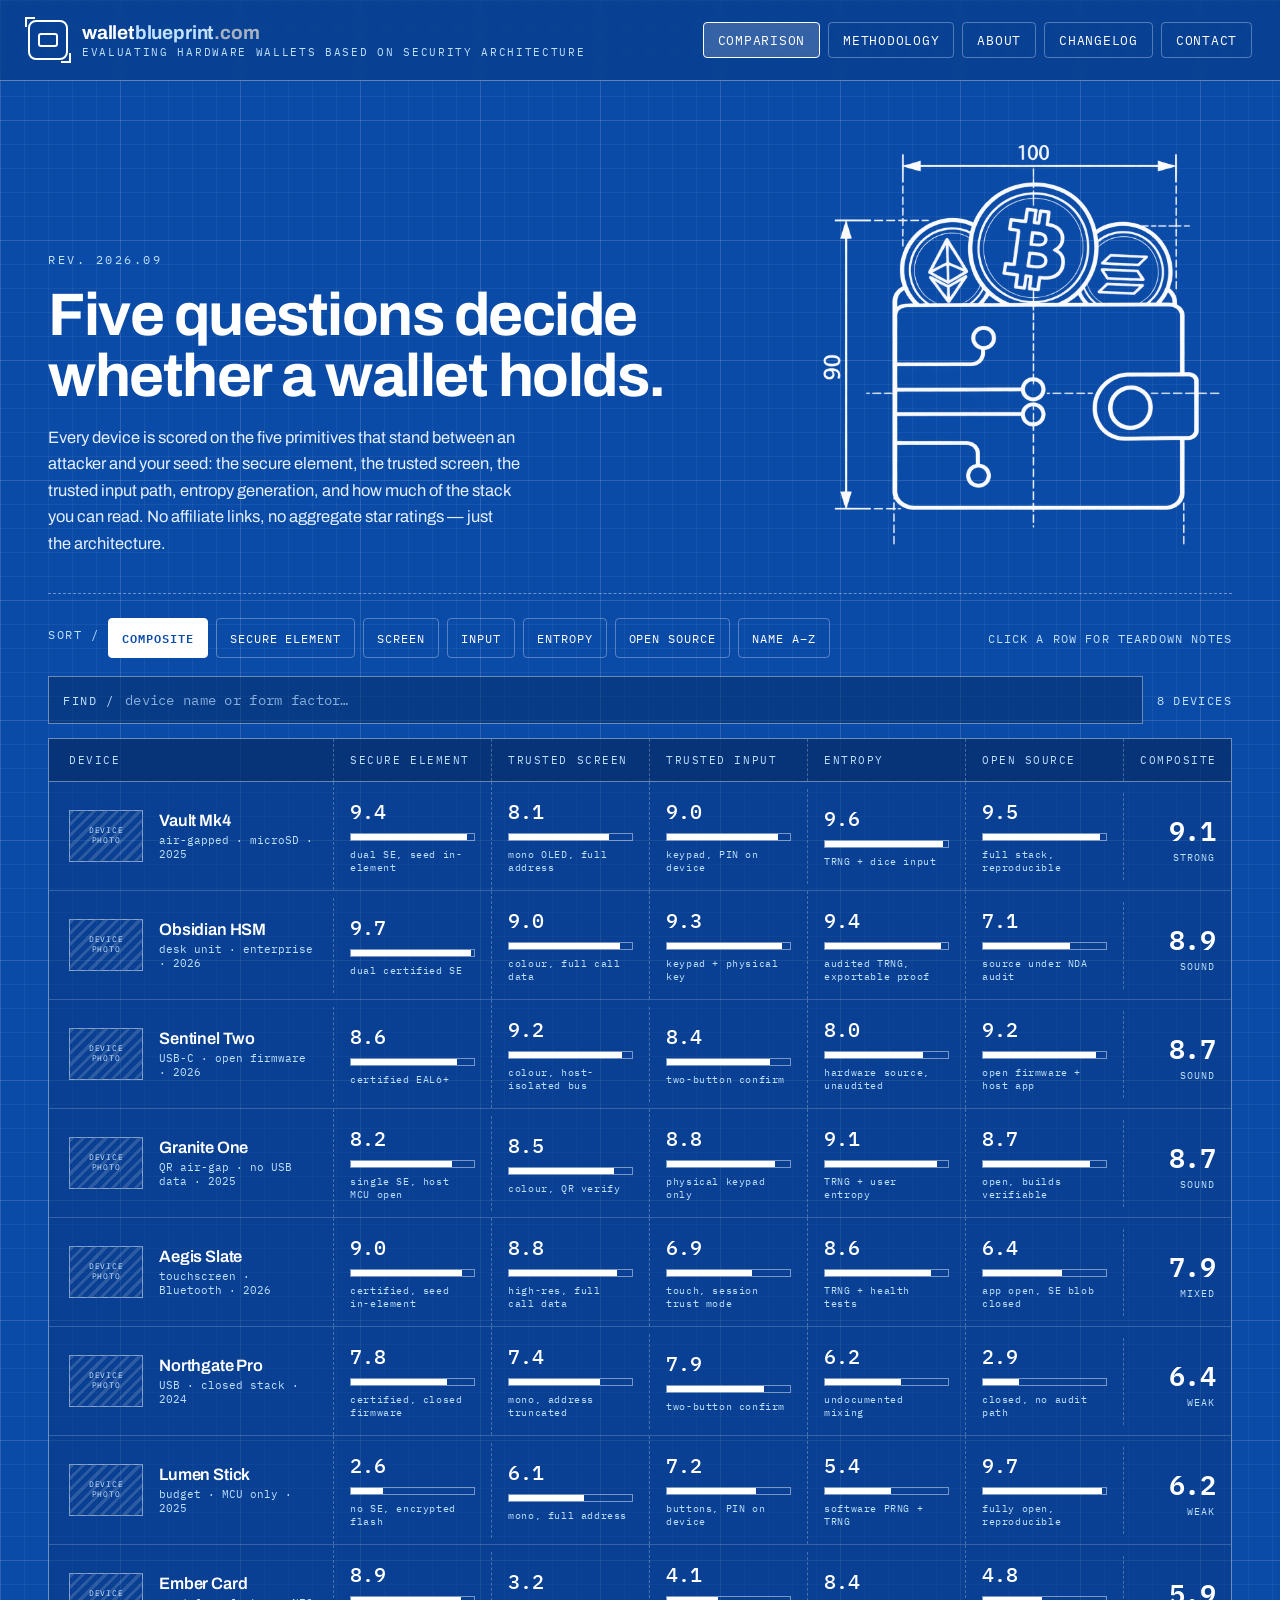
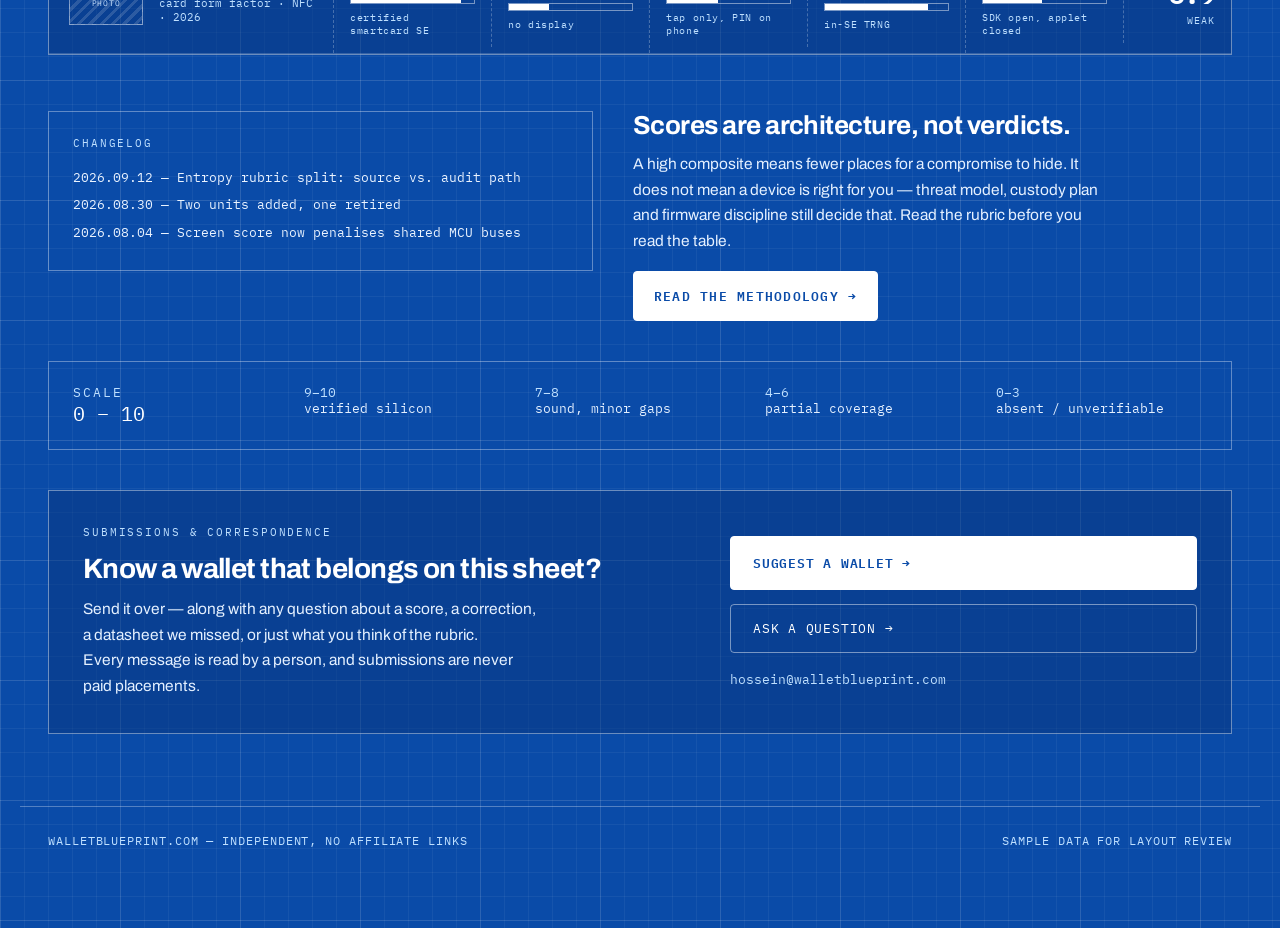
==== index.html @ 0fb37411 "remove redundant version information from about and methodology pages" ====
<!DOCTYPE html>
<html lang="en">
<head>
<meta charset="utf-8">
<meta name="viewport" content="width=device-width, initial-scale=1">
<title>walletblueprint.com — hardware wallets by security architecture</title>
<meta name="description" content="Hardware wallets scored on five security primitives: secure element, trusted screen, trusted input, entropy and open source. No affiliate links.">
<link rel="preconnect" href="https://fonts.googleapis.com">
<link rel="preconnect" href="https://fonts.gstatic.com" crossorigin>
<link href="https://fonts.googleapis.com/css2?family=Archivo:wght@500;600;700&family=IBM+Plex+Mono:wght@400;500;600&display=swap" rel="stylesheet">
<link rel="stylesheet" href="styles.css">
</head>
<body>

<header class="site-header">
  <a class="brand" href="index.html">
    <div class="brand-mark"><i></i></div>
    <div class="brand-text">
      <span class="brand-name">wallet<span class="b">blueprint</span><span class="tld">.com</span></span>
      <span class="brand-tag">Evaluating hardware wallets based on security architecture</span>
    </div>
  </a>
  <button class="nav-toggle" type="button" id="nav-toggle"
          aria-expanded="false" aria-controls="site-nav" aria-label="Menu">
    <span class="nav-toggle-bars" aria-hidden="true"><i></i><i></i><i></i></span>
  </button>
  <nav class="site-nav" id="site-nav">
    <a class="btn-nav is-active" href="index.html" aria-current="page">COMPARISON</a>
    <a class="btn-nav" href="methodology.html">METHODOLOGY</a>
    <a class="btn-nav" href="about.html">ABOUT</a>
    <a class="btn-ghost" href="#changelog">CHANGELOG</a>
    <a class="btn-ghost" href="mailto:hossein@walletblueprint.com?subject=walletblueprint.com">CONTACT</a>
  </nav>
</header>

<main class="wrap">

  <section class="hero">
    <div>
      <div class="eyebrow">REV. 2026.09</div>
      <h1>Five questions decide<br>whether a wallet holds.</h1>
      <p>Every device is scored on the five primitives that stand between an attacker and your seed: the secure element, the trusted screen, the trusted input path, entropy generation, and how much of the stack you can read. No affiliate links, no aggregate star ratings — just the architecture.</p>
    </div>
    <img src="images/hero.png" alt="Blueprint drawing of a wallet holding Bitcoin, Ethereum and Solana coins">
  </section>

  <section class="controls">
    <div class="sort-group">
      <span class="sort-label">SORT&nbsp;/</span>
      <button class="btn-sort is-active" type="button" data-sort="overall" aria-pressed="true">COMPOSITE</button>
      <button class="btn-sort" type="button" data-sort="secure" aria-pressed="false">SECURE ELEMENT</button>
      <button class="btn-sort" type="button" data-sort="screen" aria-pressed="false">SCREEN</button>
      <button class="btn-sort" type="button" data-sort="input" aria-pressed="false">INPUT</button>
      <button class="btn-sort" type="button" data-sort="entropy" aria-pressed="false">ENTROPY</button>
      <button class="btn-sort" type="button" data-sort="open" aria-pressed="false">OPEN SOURCE</button>
      <button class="btn-sort" type="button" data-sort="name" aria-pressed="false">NAME A–Z</button>
    </div>
    <div class="controls-hint">CLICK A ROW FOR TEARDOWN NOTES</div>
  </section>

  <section class="search-row">
    <div class="search-field">
      <span class="label">FIND /</span>
      <input id="search" type="text" placeholder="device name or form factor…" autocomplete="off" aria-label="Search devices by name or form factor">
      <button class="btn-clear" type="button" id="clear-search" hidden>CLEAR ✕</button>
    </div>
    <div class="result-count" id="result-count" aria-live="polite">8 DEVICES</div>
  </section>

  <section class="no-results" id="no-results" hidden>
    <div class="headline">NO MATCH ON THIS SHEET</div>
    <div class="sub">Not evaluated yet? <a class="inline-link" href="mailto:hossein@walletblueprint.com?subject=Wallet%20suggestion">Suggest it</a> and I'll take a look.</div>
  </section>

  <section class="sheet" id="sheet">
    <div class="sheet-inner">
      <div class="grid-row sheet-head">
        <div>DEVICE</div>
        <div>SECURE ELEMENT</div>
        <div>TRUSTED SCREEN</div>
        <div>TRUSTED INPUT</div>
        <div>ENTROPY</div>
        <div>OPEN SOURCE</div>
        <div>COMPOSITE</div>
      </div>
      <div id="rows"></div>
    </div>
  </section>

  <section id="changelog" class="changelog-section">
    <div class="card">
      <div class="kicker">CHANGELOG</div>
      <div class="changelog-list">
        <div>2026.09.12 — Entropy rubric split: source vs. audit path</div>
        <div>2026.08.30 — Two units added, one retired</div>
        <div>2026.08.04 — Screen score now penalises shared MCU buses</div>
      </div>
    </div>
    <div>
      <h2>Scores are architecture, not verdicts.</h2>
      <p>A high composite means fewer places for a compromise to hide. It does not mean a device is right for you — threat model, custody plan and firmware discipline still decide that. Read the rubric before you read the table.</p>
      <a class="btn-primary" href="methodology.html">READ THE METHODOLOGY →</a>
    </div>
  </section>

  <section class="scale-section">
    <div class="lead">SCALE<br><span>0 – 10</span></div>
    <div><span class="k">9–10</span><br>verified silicon</div>
    <div><span class="k">7–8</span><br>sound, minor gaps</div>
    <div><span class="k">4–6</span><br>partial coverage</div>
    <div><span class="k">0–3</span><br>absent / unverifiable</div>
  </section>

  <section id="contact" class="contact-section">
    <div>
      <div class="kicker">SUBMISSIONS &amp; CORRESPONDENCE</div>
      <h2>Know a wallet that belongs on this sheet?</h2>
      <p>Send it over — along with any question about a score, a correction, a datasheet we missed, or just what you think of the rubric. Every message is read by a person, and submissions are never paid placements.</p>
    </div>
    <div class="contact-actions">
      <a class="btn-primary" href="mailto:hossein@walletblueprint.com?subject=Wallet%20suggestion%20for%20walletblueprint.com">SUGGEST A WALLET →</a>
      <a class="btn-ghost" href="mailto:hossein@walletblueprint.com?subject=Question%20about%20a%20score">ASK A QUESTION →</a>
      <div class="contact-email">hossein@walletblueprint.com</div>
    </div>
  </section>

</main>

<footer class="site-footer">
  <span>WALLETBLUEPRINT.COM — INDEPENDENT, NO AFFILIATE LINKS</span>
  <span>SAMPLE DATA FOR LAYOUT REVIEW</span>
</footer>

<script src="nav.js"></script>
<script src="app.js"></script>
</body>
</html>
---- styles.css ----
/* walletblueprint.com — shared styles */

:root {
  --blue: #0a4ba8;
  --header-bg: rgba(8, 58, 130, 0.55);
  --panel: rgba(7, 52, 120, 0.45);
  --panel-dark: rgba(6, 44, 102, 0.5);
  --panel-darker: rgba(6, 44, 102, 0.6);
  --ice: #bfe0ff;
  --text: #ffffff;
  --body: #e4f0ff;
  --body-alt: #eaf3ff;
  --line-18: rgba(255, 255, 255, 0.18);
  --line-25: rgba(255, 255, 255, 0.25);
  --line-30: rgba(255, 255, 255, 0.3);
  --line-35: rgba(255, 255, 255, 0.35);
  --line-40: rgba(255, 255, 255, 0.4);
  --line-45: rgba(255, 255, 255, 0.45);
  --hover: rgba(255, 255, 255, 0.16);
  --header-pad-x: 28px;
  --header-pad-y: 20px;
  --mono: 'IBM Plex Mono', ui-monospace, SFMono-Regular, Menlo, monospace;
  --sans: Archivo, Helvetica, Arial, sans-serif;
}

* { box-sizing: border-box; }

[hidden] { display: none !important; }

html, body { margin: 0; padding: 0; background: var(--blue); }

body {
  min-height: 100vh;
  background-color: var(--blue);
  background-image:
    linear-gradient(rgba(255, 255, 255, 0.09) 1px, transparent 1px),
    linear-gradient(90deg, rgba(255, 255, 255, 0.09) 1px, transparent 1px),
    linear-gradient(rgba(255, 255, 255, 0.05) 1px, transparent 1px),
    linear-gradient(90deg, rgba(255, 255, 255, 0.05) 1px, transparent 1px);
  background-size: 120px 120px, 120px 120px, 24px 24px, 24px 24px;
  font-family: var(--sans);
  color: var(--text);
  padding-bottom: 80px;
}

a { color: var(--text); text-decoration: none; }
a:hover { color: var(--ice); }
::selection { background: var(--text); color: var(--blue); }

.mono { font-family: var(--mono); }
.inline-link { border-bottom: 1px solid rgba(255, 255, 255, 0.6); }

/* ---------- header ---------- */

.site-header {
  display: flex;
  flex-wrap: wrap;
  gap: 20px;
  align-items: center;
  justify-content: space-between;
  padding: var(--header-pad-y) var(--header-pad-x);
  border-bottom: 1px solid var(--line-35);
  background: var(--header-bg);
  position: sticky;
  top: 0;
  z-index: 10;
  backdrop-filter: blur(6px);
}

.brand { display: flex; align-items: center; gap: 14px; }
.brand:hover { color: var(--text); }

.brand-mark {
  width: 40px;
  height: 40px;
  flex: 0 0 auto;
  border: 2px solid var(--text);
  border-radius: 8px;
  display: grid;
  place-items: center;
  position: relative;
}
.brand-mark i {
  width: 20px;
  height: 14px;
  border: 2px solid var(--text);
  border-radius: 3px;
}
.brand-mark::before,
.brand-mark::after {
  content: '';
  position: absolute;
  width: 8px;
  height: 8px;
}
.brand-mark::before {
  top: -5px;
  left: -5px;
  border-top: 2px solid var(--text);
  border-left: 2px solid var(--text);
}
.brand-mark::after {
  bottom: -5px;
  right: -5px;
  border-bottom: 2px solid var(--text);
  border-right: 2px solid var(--text);
}

.brand-text { display: flex; flex-direction: column; gap: 2px; }
.brand-name {
  font-family: var(--sans);
  font-weight: 700;
  font-size: 19px;
  letter-spacing: -0.01em;
}
.brand-name .b { color: var(--ice); }
.brand-name .tld { color: #a7b3c2; }
.brand-tag {
  font-family: var(--mono);
  font-size: 10.5px;
  letter-spacing: 0.16em;
  text-transform: uppercase;
  color: var(--ice);
}

.site-nav {
  display: flex;
  flex-wrap: wrap;
  align-items: center;
  gap: 8px;
  font-family: var(--mono);
  font-size: 12.5px;
  letter-spacing: 0.06em;
}

/* ---------- hamburger ---------- */

.nav-toggle {
  display: none;
  align-items: center;
  justify-content: center;
  width: 42px;
  height: 42px;
  flex: 0 0 auto;
  padding: 0;
  background: transparent;
  border: 1px solid var(--line-30);
  border-radius: 4px;
  cursor: pointer;
}
.nav-toggle:hover { background: var(--hover); }
.nav-toggle:focus-visible { outline: 2px solid var(--text); outline-offset: 2px; }

.nav-toggle-bars {
  display: block;
  position: relative;
  width: 18px;
  height: 12px;
}
.nav-toggle-bars i {
  position: absolute;
  left: 0;
  right: 0;
  height: 1.5px;
  background: var(--text);
  transition: top 0.18s ease, transform 0.18s ease, opacity 0.12s ease;
}
.nav-toggle-bars i:nth-child(1) { top: 0; }
.nav-toggle-bars i:nth-child(2) { top: 5.25px; }
.nav-toggle-bars i:nth-child(3) { top: 10.5px; }

.nav-toggle.is-open .nav-toggle-bars i:nth-child(1) { top: 5.25px; transform: rotate(45deg); }
.nav-toggle.is-open .nav-toggle-bars i:nth-child(2) { opacity: 0; }
.nav-toggle.is-open .nav-toggle-bars i:nth-child(3) { top: 5.25px; transform: rotate(-45deg); }

/* ---------- buttons ---------- */

.btn-nav,
.btn-sort,
.btn-primary,
.btn-ghost,
.btn-clear {
  font-family: var(--mono);
  cursor: pointer;
  display: inline-block;
  text-decoration: none;
  transition: background 0.12s ease, color 0.12s ease, border-color 0.12s ease;
}

.btn-nav {
  padding: 9px 14px;
  border: 1px solid var(--line-30);
  border-radius: 4px;
  background: transparent;
  color: var(--text);
  font-size: 12.5px;
  letter-spacing: 0.06em;
}
.btn-nav:hover { background: var(--hover); color: var(--text); }
.btn-nav.is-active {
  border-color: var(--text);
  background: rgba(255, 255, 255, 0.18);
}

.btn-ghost {
  padding: 9px 14px;
  border: 1px solid var(--line-30);
  border-radius: 4px;
  background: transparent;
  color: var(--text);
  font-size: 12.5px;
  letter-spacing: 0.06em;
}
.btn-ghost:hover { background: var(--hover); color: var(--text); }

.btn-sort {
  padding: 9px 13px;
  border: 1px solid var(--line-30);
  border-radius: 4px;
  background: transparent;
  color: var(--text);
  font-size: 12px;
  letter-spacing: 0.08em;
}
.btn-sort:hover { background: var(--hover); }
.btn-sort.is-active {
  border-color: var(--text);
  background: var(--text);
  color: var(--blue);
  font-weight: 600;
}
.btn-sort.is-active:hover { background: var(--ice); color: var(--blue); }

.btn-primary {
  font-size: 12.5px;
  letter-spacing: 0.1em;
  padding: 13px 20px;
  background: var(--text);
  color: var(--blue);
  border: 1px solid var(--text);
  border-radius: 4px;
  font-weight: 600;
}
.btn-primary:hover { background: var(--ice); border-color: var(--ice); color: var(--blue); }

.btn-clear {
  flex: 0 0 auto;
  background: transparent;
  border: 1px solid var(--line-35);
  border-radius: 3px;
  color: var(--ice);
  font-size: 11px;
  letter-spacing: 0.1em;
  padding: 6px 9px;
}
.btn-clear:hover { background: var(--hover); color: var(--text); }

:is(.btn-nav, .btn-sort, .btn-primary, .btn-ghost, .btn-clear):focus-visible {
  outline: 2px solid var(--text);
  outline-offset: 2px;
}

/* ---------- layout ---------- */

.wrap { max-width: 1240px; margin: 0 auto; padding: 0 28px; }
.wrap-narrow { max-width: 820px; margin: 0 auto; padding: 0 28px; }

.eyebrow {
  font-family: var(--mono);
  font-size: 11.5px;
  letter-spacing: 0.22em;
  color: var(--ice);
  margin-bottom: 18px;
}

/* ---------- hero (comparison) ---------- */

.hero {
  padding: 56px 0 36px;
  border-bottom: 1px dashed var(--line-40);
  display: grid;
  grid-template-columns: minmax(0, 1.6fr) minmax(0, 1fr);
  gap: 40px;
  align-items: end;
}
.hero h1 {
  font-size: clamp(34px, 5.4vw, 60px);
  line-height: 1.02;
  margin: 0 0 18px;
  font-weight: 700;
  letter-spacing: -0.025em;
  text-wrap: balance;
}
.hero p {
  margin: 0;
  max-width: 56ch;
  font-size: 16.5px;
  line-height: 1.6;
  color: var(--body);
  text-wrap: pretty;
}
.hero img {
  display: block;
  width: 100%;
  max-width: 420px;
  height: auto;
  margin-left: auto;
}

/* ---------- controls ---------- */

.controls {
  display: flex;
  flex-wrap: wrap;
  gap: 16px;
  align-items: center;
  justify-content: space-between;
  padding: 24px 0 18px;
}
.sort-group {
  display: flex;
  flex-wrap: wrap;
  gap: 8px;
  font-family: var(--mono);
  font-size: 12px;
}
.sort-label { padding: 9px 0; color: var(--ice); letter-spacing: 0.14em; }
.controls-hint {
  font-family: var(--mono);
  font-size: 11.5px;
  color: var(--ice);
  letter-spacing: 0.1em;
}

.search-row {
  display: flex;
  flex-wrap: wrap;
  gap: 14px;
  align-items: center;
  margin-bottom: 14px;
}
.search-field {
  position: relative;
  flex: 1 1 320px;
  min-width: 0;
  display: flex;
  align-items: center;
  border: 1px solid var(--line-40);
  background: var(--panel-dark);
  padding: 0 14px;
}
.search-field:focus-within { border-color: var(--text); }
.search-field .label {
  font-family: var(--mono);
  font-size: 12px;
  letter-spacing: 0.14em;
  color: var(--ice);
  flex: 0 0 auto;
}
.search-field input {
  flex: 1 1 auto;
  min-width: 0;
  background: transparent;
  border: none;
  outline: none;
  color: var(--text);
  font-family: var(--mono);
  font-size: 14px;
  padding: 14px 10px;
  letter-spacing: 0.02em;
}
.search-field input::placeholder { color: rgba(191, 224, 255, 0.7); }
.result-count {
  font-family: var(--mono);
  font-size: 11.5px;
  color: var(--ice);
  letter-spacing: 0.12em;
  flex: 0 0 auto;
}

.no-results {
  border: 1px dashed var(--line-40);
  padding: 40px 24px;
  text-align: center;
  font-family: var(--mono);
  color: var(--ice);
  margin-bottom: 14px;
}
.no-results .headline {
  font-size: 13px;
  letter-spacing: 0.14em;
  margin-bottom: 10px;
}
.no-results .sub {
  font-size: 14px;
  color: var(--body-alt);
  font-family: var(--sans);
  letter-spacing: 0;
}

/* ---------- table ---------- */

.sheet {
  overflow-x: auto;
  border: 1px solid var(--line-40);
  background: var(--panel);
}
.sheet-inner { min-width: 1160px; }

.grid-row {
  display: grid;
  grid-template-columns: minmax(0, 1.8fr) repeat(5, minmax(0, 1fr)) 108px;
}

.sheet-head {
  font-family: var(--mono);
  font-size: 11px;
  letter-spacing: 0.14em;
  color: var(--ice);
  border-bottom: 1px solid var(--line-40);
  background: var(--panel-darker);
}
.sheet-head > div { padding: 14px 16px; border-left: 1px dashed var(--line-25); }
.sheet-head > div:first-child { padding: 14px 20px; border-left: none; }
.sheet-head > div:last-child { text-align: right; }

.row { border-bottom: 1px solid var(--line-18); }
.row-main {
  align-items: center;
  cursor: pointer;
  width: 100%;
  text-align: left;
  background: transparent;
  border: none;
  color: inherit;
  font: inherit;
  padding: 0;
}
.row-main:hover { background: rgba(255, 255, 255, 0.07); }
.row-main:focus-visible { outline: 2px solid var(--text); outline-offset: -2px; }

.cell-device {
  padding: 16px 20px;
  display: flex;
  gap: 16px;
  align-items: center;
  min-width: 0;
}
.device-photo {
  width: 74px;
  height: 52px;
  flex: 0 0 auto;
  border: 1px solid var(--line-45);
  background-image: repeating-linear-gradient(135deg, rgba(255, 255, 255, 0.14) 0 3px, transparent 3px 8px);
  display: grid;
  place-items: center;
  font-family: var(--mono);
  font-size: 7.5px;
  letter-spacing: 0.1em;
  color: #cfe6ff;
  text-align: center;
  line-height: 1.3;
}
.device-name {
  font-weight: 600;
  font-size: 16.5px;
  letter-spacing: -0.01em;
}
.device-meta {
  font-family: var(--mono);
  font-size: 11px;
  color: var(--ice);
  margin-top: 4px;
}

.cell-score { padding: 16px; border-left: 1px dashed var(--line-25); }
.cell-score .value {
  font-family: var(--mono);
  font-size: 20px;
  font-weight: 500;
  margin-bottom: 8px;
}
.bar { height: 8px; border: 1px solid var(--line-45); }
.bar > span { display: block; height: 100%; background: var(--text); }
.cell-score .note {
  font-family: var(--mono);
  font-size: 10px;
  color: var(--ice);
  margin-top: 7px;
  letter-spacing: 0.06em;
}

.cell-total {
  padding: 16px;
  border-left: 1px dashed var(--line-25);
  text-align: right;
}
.cell-total .value {
  font-family: var(--mono);
  font-size: 27px;
  font-weight: 600;
  letter-spacing: -0.02em;
}
.cell-total .tier {
  font-family: var(--mono);
  font-size: 10px;
  color: var(--ice);
  letter-spacing: 0.1em;
}

.teardown {
  padding: 4px 20px 26px;
  display: grid;
  grid-template-columns: minmax(0, 1fr) minmax(0, 1fr);
  gap: 28px;
  border-top: 1px dashed var(--line-30);
  background: var(--panel-dark);
}
.teardown > div { padding-top: 20px; }
.teardown .kicker {
  font-family: var(--mono);
  font-size: 10.5px;
  letter-spacing: 0.18em;
  color: var(--ice);
  margin-bottom: 10px;
}
.teardown p {
  margin: 0;
  font-size: 14.5px;
  line-height: 1.65;
  color: var(--body-alt);
  text-wrap: pretty;
}

/* ---------- lower sections ---------- */

.changelog-section {
  margin-top: 56px;
  display: grid;
  grid-template-columns: minmax(0, 1fr) minmax(0, 1.1fr);
  gap: 40px;
  align-items: start;
}
.card { border: 1px solid var(--line-35); padding: 24px; }
.card .kicker {
  font-family: var(--mono);
  font-size: 10.5px;
  letter-spacing: 0.18em;
  color: var(--ice);
  margin-bottom: 14px;
}
.changelog-list {
  font-family: var(--mono);
  font-size: 13px;
  line-height: 2.1;
  color: var(--body-alt);
}
.changelog-section h2 {
  margin: 0 0 12px;
  font-size: 26px;
  font-weight: 700;
  letter-spacing: -0.02em;
}
.changelog-section p {
  margin: 0 0 18px;
  font-size: 15.5px;
  line-height: 1.65;
  color: var(--body);
  max-width: 52ch;
  text-wrap: pretty;
}

.scale-section {
  margin-top: 40px;
  border: 1px solid var(--line-35);
  padding: 22px 24px;
  display: grid;
  grid-template-columns: repeat(auto-fit, minmax(170px, 1fr));
  gap: 20px;
  font-family: var(--mono);
  font-size: 12.5px;
  color: var(--body);
}
.scale-section .lead { letter-spacing: 0.16em; color: var(--ice); }
.scale-section .lead span { color: var(--text); font-size: 20px; letter-spacing: 0; }
.scale-section .k { color: var(--ice); }

.contact-section {
  margin-top: 40px;
  border: 1px solid var(--line-40);
  background: var(--panel);
  padding: 34px;
  display: grid;
  grid-template-columns: minmax(0, 1.3fr) minmax(0, 1fr);
  gap: 40px;
  align-items: center;
}
.contact-section .kicker {
  font-family: var(--mono);
  font-size: 10.5px;
  letter-spacing: 0.18em;
  color: var(--ice);
  margin-bottom: 14px;
}
.contact-section h2 {
  margin: 0 0 12px;
  font-size: 28px;
  font-weight: 700;
  letter-spacing: -0.02em;
  text-wrap: balance;
}
.contact-section p {
  margin: 0;
  font-size: 15.5px;
  line-height: 1.65;
  color: var(--body);
  max-width: 54ch;
  text-wrap: pretty;
}
.contact-actions {
  display: flex;
  flex-direction: column;
  gap: 14px;
  align-items: flex-start;
}
.contact-actions .btn-primary,
.contact-actions .btn-ghost {
  width: 100%;
  font-size: 13px;
  letter-spacing: 0.06em;
  padding: 15px 22px;
  text-align: left;
}
.contact-actions .btn-ghost { border-color: var(--line-45); }
.contact-email {
  font-family: var(--mono);
  font-size: 12.5px;
  color: var(--ice);
  padding-top: 4px;
}

/* ---------- document pages ---------- */

.doc-head {
  padding: 56px 0 30px;
  border-bottom: 1px dashed var(--line-40);
}
.doc-head h1 {
  font-size: clamp(32px, 4.6vw, 50px);
  line-height: 1.05;
  margin: 0 0 18px;
  font-weight: 700;
  letter-spacing: -0.025em;
  text-wrap: balance;
}
.doc-head p {
  margin: 0;
  font-size: 17px;
  line-height: 1.6;
  color: var(--body);
  max-width: 60ch;
  text-wrap: pretty;
}

.doc {
  padding: 40px 0 0;
  font-size: 16.5px;
  line-height: 1.72;
  color: var(--body-alt);
}
.doc p { margin: 0 0 16px; text-wrap: pretty; }
.doc > p:first-child { margin-bottom: 28px; }
.doc h2 {
  font-size: 13px;
  font-family: var(--mono);
  letter-spacing: 0.18em;
  color: var(--ice);
  margin: 44px 0 14px;
  padding-top: 18px;
  border-top: 1px solid var(--line-30);
  font-weight: 500;
}
.doc h3 {
  font-size: 24px;
  font-weight: 700;
  margin: 0 0 12px;
  letter-spacing: -0.02em;
}
.pull {
  border-left: 2px solid var(--text);
  padding: 4px 0 4px 18px;
  margin: 0 0 16px;
  font-family: var(--mono);
  font-size: 13.5px;
  line-height: 1.8;
}

.rubric {
  display: grid;
  gap: 1px;
  background: var(--line-30);
  border: 1px solid var(--line-30);
  font-family: var(--mono);
  font-size: 13.5px;
}
.rubric-row { display: grid; grid-template-columns: 96px minmax(0, 1fr); gap: 1px; }
.rubric-row > div { background: var(--blue); padding: 12px 14px; }
.rubric-row > div:first-child { color: var(--ice); }

.doc-note {
  margin: 22px 0 0;
  font-family: var(--mono);
  font-size: 12.5px;
  line-height: 1.9;
  color: var(--ice);
}

.doc-footer {
  margin: 48px 0 0;
  padding: 26px;
  border: 1px solid var(--line-35);
}
.doc-footer p {
  margin: 0 0 18px;
  font-size: 15.5px;
  line-height: 1.65;
  text-wrap: pretty;
}

.pillars {
  display: grid;
  grid-template-columns: repeat(auto-fit, minmax(210px, 1fr));
  gap: 18px;
  margin: 0 0 8px;
}
.pillar { border: 1px solid var(--line-35); padding: 18px; }
.pillar .kicker {
  font-family: var(--mono);
  font-size: 11px;
  letter-spacing: 0.14em;
  color: var(--ice);
  margin-bottom: 8px;
}
.pillar .body { font-size: 14.5px; line-height: 1.55; }

.author-links { display: flex; flex-wrap: wrap; gap: 12px; }
.author-links .btn-primary,
.author-links .btn-ghost {
  font-size: 12.5px;
  letter-spacing: 0.06em;
  padding: 13px 18px;
}
.author-links .btn-ghost { border-color: var(--line-45); }

/* ---------- footer ---------- */

.site-footer {
  max-width: 1240px;
  margin: 72px auto 0;
  padding: 26px 28px 0;
  border-top: 1px solid var(--line-30);
  display: flex;
  flex-wrap: wrap;
  gap: 16px;
  justify-content: space-between;
  font-family: var(--mono);
  font-size: 11.5px;
  letter-spacing: 0.08em;
  color: var(--ice);
}

/* ---------- responsive ---------- */

@media (max-width: 860px) {
  .nav-toggle { display: inline-flex; }

  /* Brand yields space so the toggle stays on the first row. */
  .site-header { gap: 14px; }
  .brand { flex: 1 1 0; min-width: 0; }
  .brand-text { min-width: 0; }

  .site-nav {
    display: none;
    order: 3;
    /* Span the header's full width, padding included, so the panel bleeds edge to edge. */
    flex-basis: calc(100% + var(--header-pad-x) * 2);
    flex-direction: column;
    align-items: stretch;
    gap: 0;
    margin: 0 calc(-1 * var(--header-pad-x)) calc(-1 * var(--header-pad-y));
    border-top: 1px dashed var(--line-35);
  }
  .site-nav.is-open { display: flex; }

  .site-nav > a {
    border: none;
    border-bottom: 1px dashed var(--line-25);
    border-radius: 0;
    padding: 15px var(--header-pad-x);
    text-align: left;
  }
  .site-nav > a:last-child { border-bottom: none; }
  .site-nav > a:hover { background: var(--hover); }

  /* Current page: an accent rule rather than a boxed outline. */
  .site-nav > a.is-active {
    background: rgba(255, 255, 255, 0.1);
    box-shadow: inset 3px 0 0 var(--text);
  }
}

@media (max-width: 900px) {
  .hero,
  .changelog-section,
  .contact-section,
  .teardown {
    grid-template-columns: minmax(0, 1fr);
  }
  .hero { align-items: start; gap: 28px; }
  .hero img { margin-left: 0; }
  .teardown { gap: 4px; }
  .contact-section { padding: 26px; }
}

@media (max-width: 640px) {
  :root { --header-pad-x: 18px; --header-pad-y: 16px; }
  .wrap, .wrap-narrow { padding: 0 18px; }
  .site-footer { padding: 26px 18px 0; }
  .brand-tag { font-size: 9.5px; letter-spacing: 0.12em; }
}

@media (prefers-reduced-motion: reduce) {
  * { transition: none !important; }
}
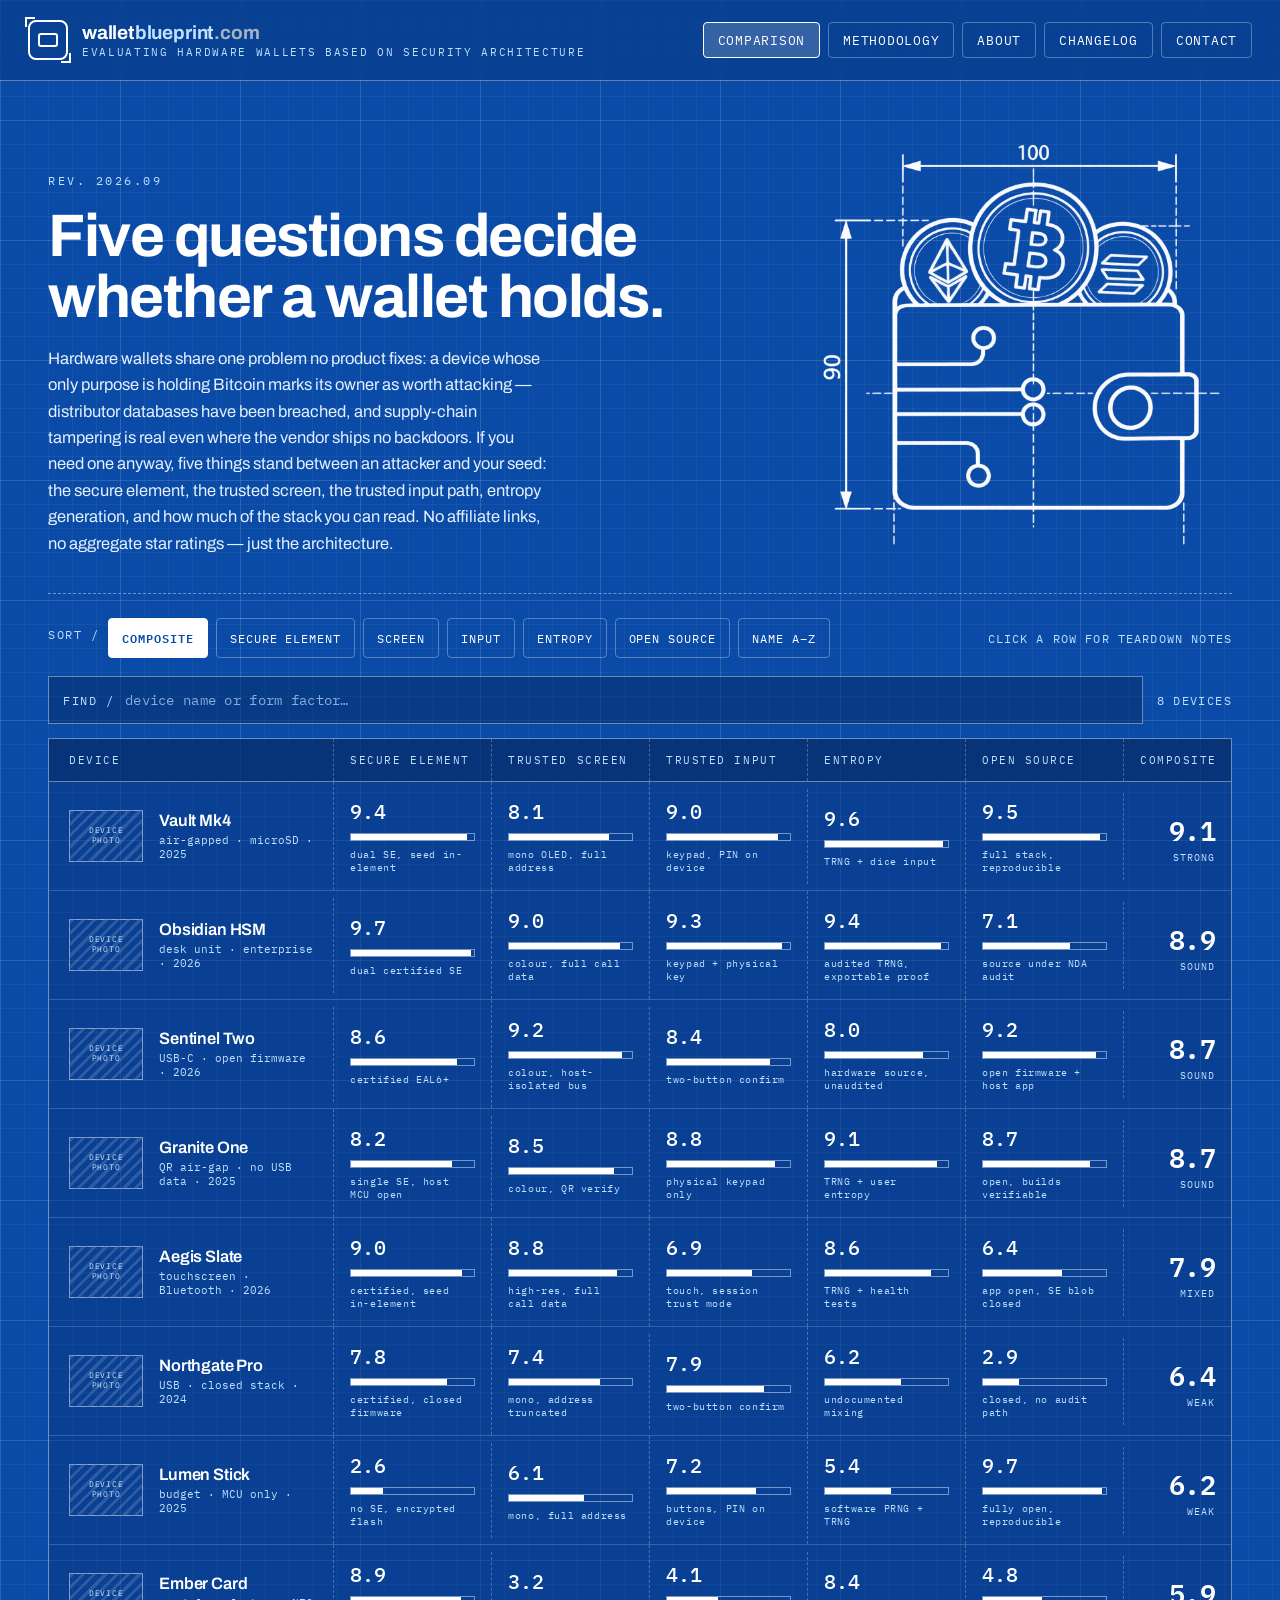
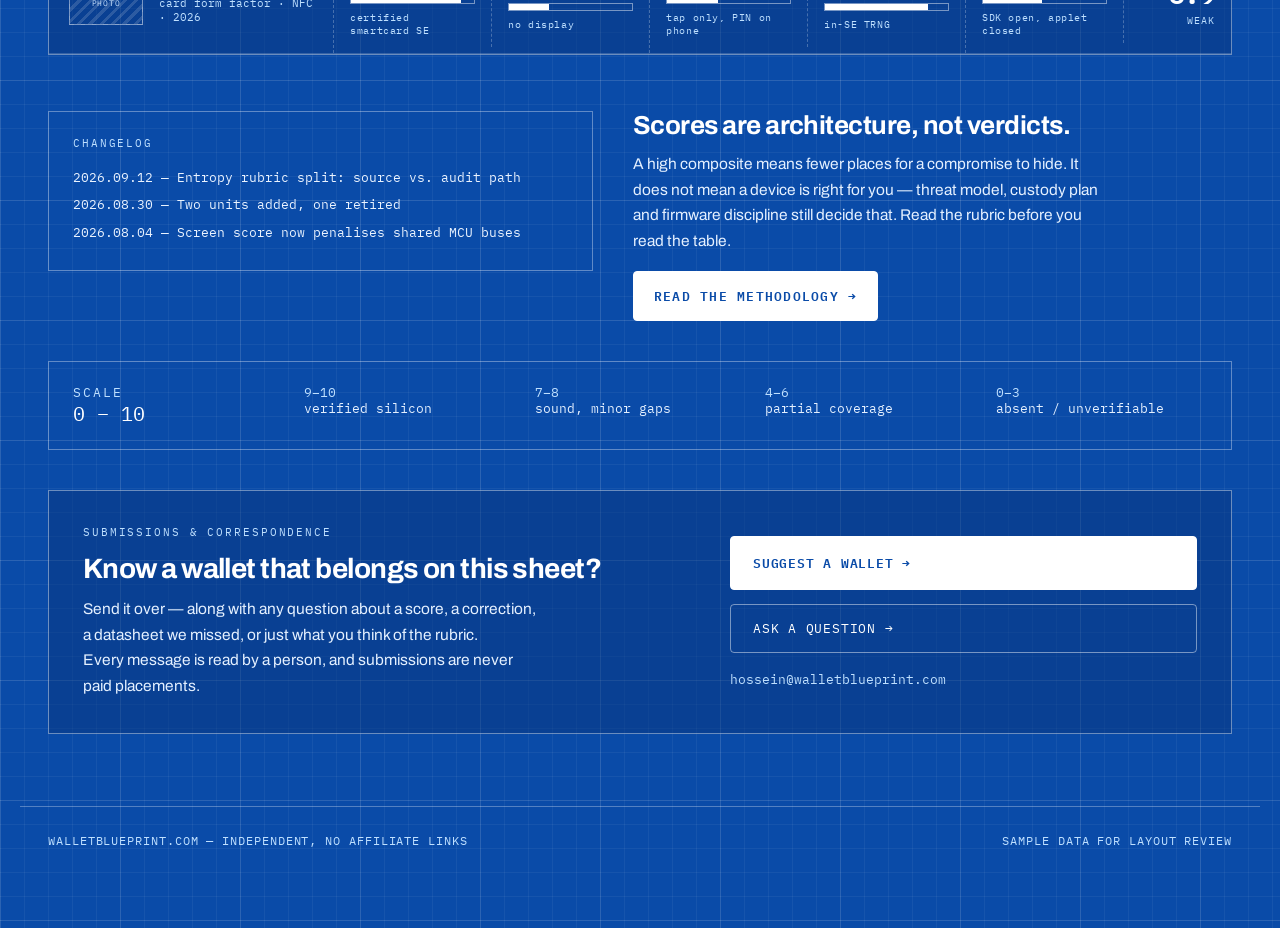
==== commit d3b12a5d: "enhance comparison table with labels and responsive design adjustments" ====
--- a/index.html
+++ b/index.html
@@ -39,7 +39,7 @@
     <div>
       <div class="eyebrow">REV. 2026.09</div>
       <h1>Five questions decide<br>whether a wallet holds.</h1>
-      <p>Every device is scored on the five primitives that stand between an attacker and your seed: the secure element, the trusted screen, the trusted input path, entropy generation, and how much of the stack you can read. No affiliate links, no aggregate star ratings — just the architecture.</p>
+      <p>Hardware wallets share one problem no product fixes: a device whose only purpose is holding Bitcoin marks its owner as worth attacking — distributor databases have been breached, and supply-chain tampering is real even where the vendor ships no backdoors. If you need one anyway, five things stand between an attacker and your seed: the secure element, the trusted screen, the trusted input path, entropy generation, and how much of the stack you can read. No affiliate links, no aggregate star ratings — just the architecture.</p>
     </div>
     <img src="images/hero.png" alt="Blueprint drawing of a wallet holding Bitcoin, Ethereum and Solana coins">
   </section>
--- a/styles.css
+++ b/styles.css
@@ -473,6 +473,8 @@
   margin-top: 4px;
 }
 
+.cell-label { display: none; }
+
 .cell-score { padding: 16px; border-left: 1px dashed var(--line-25); }
 .cell-score .value {
   font-family: var(--mono);
@@ -751,6 +753,140 @@
   padding: 13px 18px;
 }
 .author-links .btn-ghost { border-color: var(--line-45); }
+
+/* ---------- diagrams ---------- */
+
+.diagram { margin: 30px 0 34px; }
+
+.diagram-frame {
+  /* Scroll container only — the diagram sits directly on the page. */
+  overflow-x: auto;
+  font-size: 0;
+}
+.diagram img {
+  display: block;
+  width: 100%;
+  min-width: 600px;
+  height: auto;
+}
+
+
+.diagram figcaption {
+  font-family: var(--mono);
+  font-size: 11.5px;
+  line-height: 1.75;
+  letter-spacing: 0.05em;
+  color: var(--ice);
+  margin-top: 12px;
+  text-wrap: pretty;
+}
+
+/* ---------- comparison table as cards ---------- */
+
+@media (max-width: 900px) {
+  /* The sheet frame dissolves; each device becomes its own card. */
+  .sheet {
+    overflow-x: visible;
+    border: none;
+    background: transparent;
+  }
+  .sheet-inner { min-width: 0; }
+  .sheet-head { display: none; }
+
+  #rows { display: flex; flex-direction: column; gap: 14px; }
+
+  .row {
+    border: 1px solid var(--line-40);
+    background: var(--panel);
+    border-bottom: 1px solid var(--line-40);
+  }
+
+  /* Device and composite share the top line; scores stack beneath. */
+  .row-main {
+    display: grid;
+    grid-template-columns: minmax(0, 1fr) auto auto;
+    align-items: start;
+  }
+  /* Collapsed cards show the device and composite only. */
+  .row-main::after {
+    content: '+';
+    grid-column: 3;
+    grid-row: 1;
+    align-self: center;
+    font-family: var(--mono);
+    font-size: 19px;
+    line-height: 1;
+    color: var(--ice);
+    padding: 15px 16px 15px 4px;
+  }
+  .row.is-open .row-main::after { content: '−'; }
+
+  .row:not(.is-open) .cell-score { display: none; }
+  .cell-device {
+    grid-column: 1;
+    grid-row: 1;
+    padding: 15px 16px;
+  }
+  .cell-total {
+    grid-column: 2;
+    grid-row: 1;
+    padding: 15px 2px 15px 16px;
+    border-left: none;
+  }
+  .cell-score {
+    grid-column: 1 / -1;
+    border-left: none;
+    border-top: 1px dashed var(--line-25);
+    padding: 12px 16px;
+
+    display: grid;
+    grid-template-columns: minmax(0, 1fr) auto;
+    column-gap: 14px;
+    align-items: baseline;
+  }
+
+  .cell-label {
+    display: block;
+    grid-column: 1;
+    grid-row: 1;
+    font-family: var(--mono);
+    font-size: 10.5px;
+    letter-spacing: 0.14em;
+    color: var(--ice);
+  }
+  .cell-score .value {
+    grid-column: 2;
+    grid-row: 1;
+    font-size: 17px;
+    margin-bottom: 0;
+  }
+  .cell-score .bar {
+    grid-column: 1 / -1;
+    grid-row: 2;
+    margin-top: 9px;
+  }
+  .cell-score .note {
+    grid-column: 1 / -1;
+    grid-row: 3;
+    margin-top: 6px;
+  }
+
+  /* The tier word already qualifies the number; the label would cost
+     width the device name needs. */
+  .cell-total .cell-label { display: none; }
+  .cell-total .value { font-size: 24px; line-height: 1.1; }
+
+  .cell-device { gap: 13px; }
+  .device-photo { width: 58px; height: 42px; }
+  .device-name { font-size: 15.5px; }
+  .device-meta { font-size: 10.5px; margin-top: 3px; }
+
+  .teardown {
+    padding: 0 16px 18px;
+    border-top: 1px dashed var(--line-30);
+  }
+  .teardown > div { padding-top: 16px; }
+}
 
 /* ---------- footer ---------- */
 
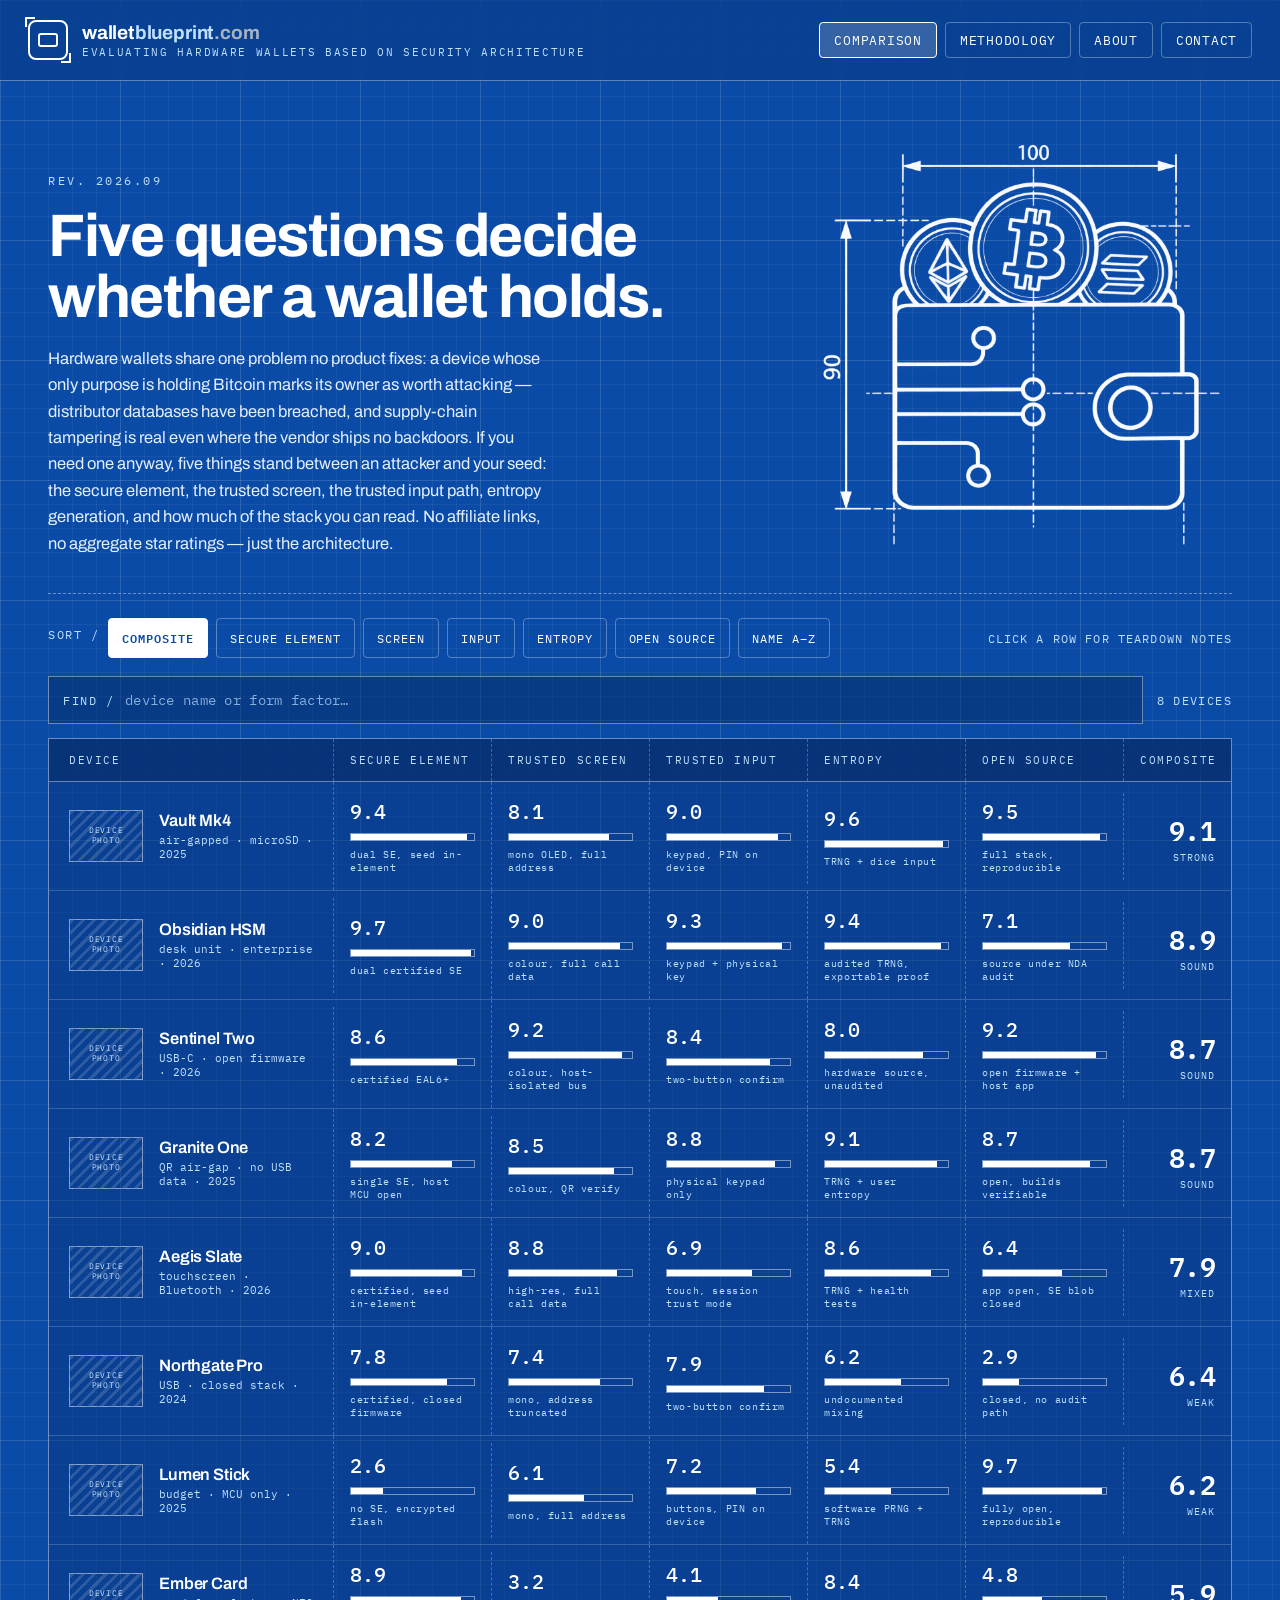
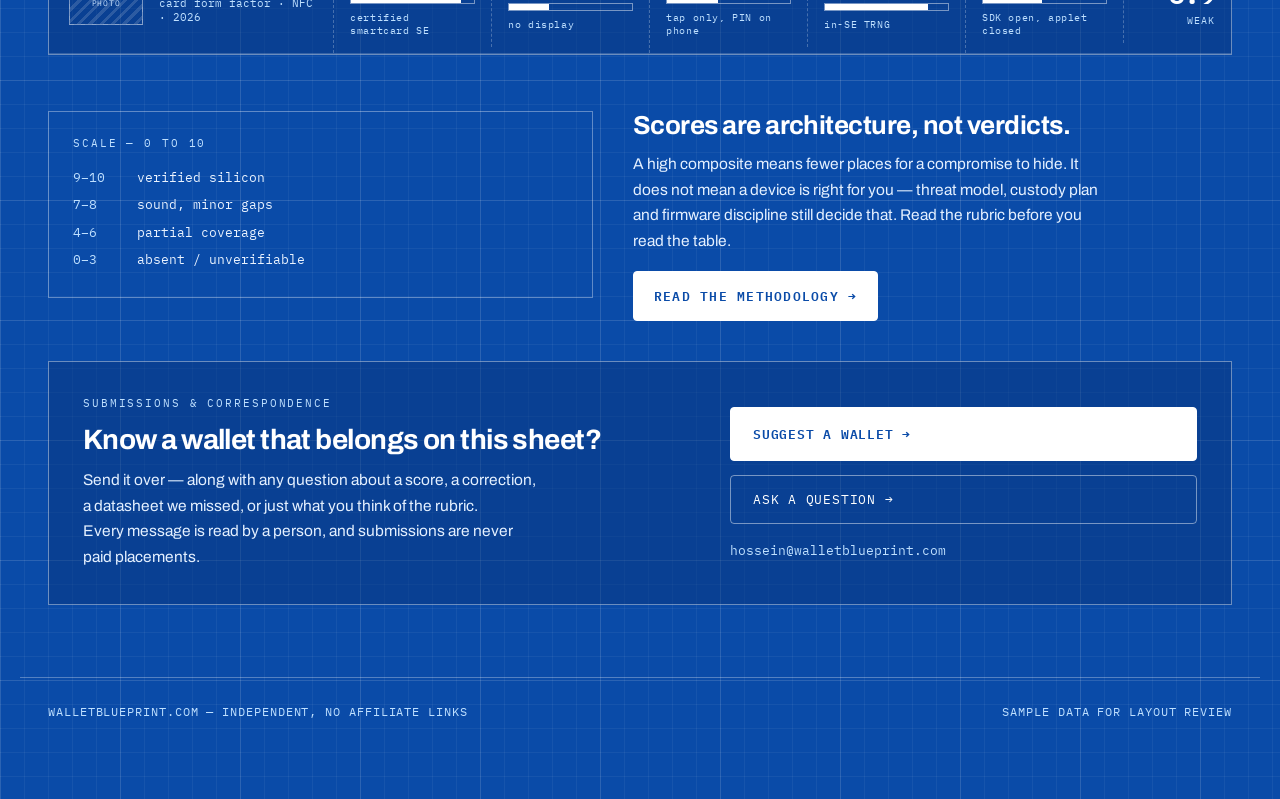
==== commit d13db1b1: "remove changelog" ====
--- a/index.html
+++ b/index.html
@@ -28,7 +28,6 @@
     <a class="btn-nav is-active" href="index.html" aria-current="page">COMPARISON</a>
     <a class="btn-nav" href="methodology.html">METHODOLOGY</a>
     <a class="btn-nav" href="about.html">ABOUT</a>
-    <a class="btn-ghost" href="#changelog">CHANGELOG</a>
     <a class="btn-ghost" href="mailto:hossein@walletblueprint.com?subject=walletblueprint.com">CONTACT</a>
   </nav>
 </header>
@@ -87,13 +86,14 @@
     </div>
   </section>
 
-  <section id="changelog" class="changelog-section">
+  <section class="summary-section">
     <div class="card">
-      <div class="kicker">CHANGELOG</div>
-      <div class="changelog-list">
-        <div>2026.09.12 — Entropy rubric split: source vs. audit path</div>
-        <div>2026.08.30 — Two units added, one retired</div>
-        <div>2026.08.04 — Screen score now penalises shared MCU buses</div>
+      <div class="kicker">SCALE — 0 TO 10</div>
+      <div class="scale-list">
+        <div><span class="k">9–10</span>verified silicon</div>
+        <div><span class="k">7–8</span>sound, minor gaps</div>
+        <div><span class="k">4–6</span>partial coverage</div>
+        <div><span class="k">0–3</span>absent / unverifiable</div>
       </div>
     </div>
     <div>
@@ -101,14 +101,6 @@
       <p>A high composite means fewer places for a compromise to hide. It does not mean a device is right for you — threat model, custody plan and firmware discipline still decide that. Read the rubric before you read the table.</p>
       <a class="btn-primary" href="methodology.html">READ THE METHODOLOGY →</a>
     </div>
-  </section>
-
-  <section class="scale-section">
-    <div class="lead">SCALE<br><span>0 – 10</span></div>
-    <div><span class="k">9–10</span><br>verified silicon</div>
-    <div><span class="k">7–8</span><br>sound, minor gaps</div>
-    <div><span class="k">4–6</span><br>partial coverage</div>
-    <div><span class="k">0–3</span><br>absent / unverifiable</div>
   </section>
 
   <section id="contact" class="contact-section">
--- a/styles.css
+++ b/styles.css
@@ -536,7 +536,7 @@
 
 /* ---------- lower sections ---------- */
 
-.changelog-section {
+.summary-section {
   margin-top: 56px;
   display: grid;
   grid-template-columns: minmax(0, 1fr) minmax(0, 1.1fr);
@@ -551,19 +551,24 @@
   color: var(--ice);
   margin-bottom: 14px;
 }
-.changelog-list {
+.scale-list {
   font-family: var(--mono);
   font-size: 13px;
   line-height: 2.1;
   color: var(--body-alt);
 }
-.changelog-section h2 {
+.scale-list .k {
+  display: inline-block;
+  min-width: 64px;
+  color: var(--ice);
+}
+.summary-section h2 {
   margin: 0 0 12px;
   font-size: 26px;
   font-weight: 700;
   letter-spacing: -0.02em;
 }
-.changelog-section p {
+.summary-section p {
   margin: 0 0 18px;
   font-size: 15.5px;
   line-height: 1.65;
@@ -571,21 +576,6 @@
   max-width: 52ch;
   text-wrap: pretty;
 }
-
-.scale-section {
-  margin-top: 40px;
-  border: 1px solid var(--line-35);
-  padding: 22px 24px;
-  display: grid;
-  grid-template-columns: repeat(auto-fit, minmax(170px, 1fr));
-  gap: 20px;
-  font-family: var(--mono);
-  font-size: 12.5px;
-  color: var(--body);
-}
-.scale-section .lead { letter-spacing: 0.16em; color: var(--ice); }
-.scale-section .lead span { color: var(--text); font-size: 20px; letter-spacing: 0; }
-.scale-section .k { color: var(--ice); }
 
 .contact-section {
   margin-top: 40px;
@@ -766,8 +756,16 @@
 .diagram img {
   display: block;
   width: 100%;
-  min-width: 600px;
   height: auto;
+}
+
+/* Below the swap point the portrait variant is used; cap it at its natural
+   size so it never scales up past the point of looking clumsy. */
+@media (max-width: 700px) {
+  .diagram img {
+    max-width: 380px;
+    margin: 0 auto;
+  }
 }
 
 
@@ -947,7 +945,7 @@
 
 @media (max-width: 900px) {
   .hero,
-  .changelog-section,
+  .summary-section,
   .contact-section,
   .teardown {
     grid-template-columns: minmax(0, 1fr);
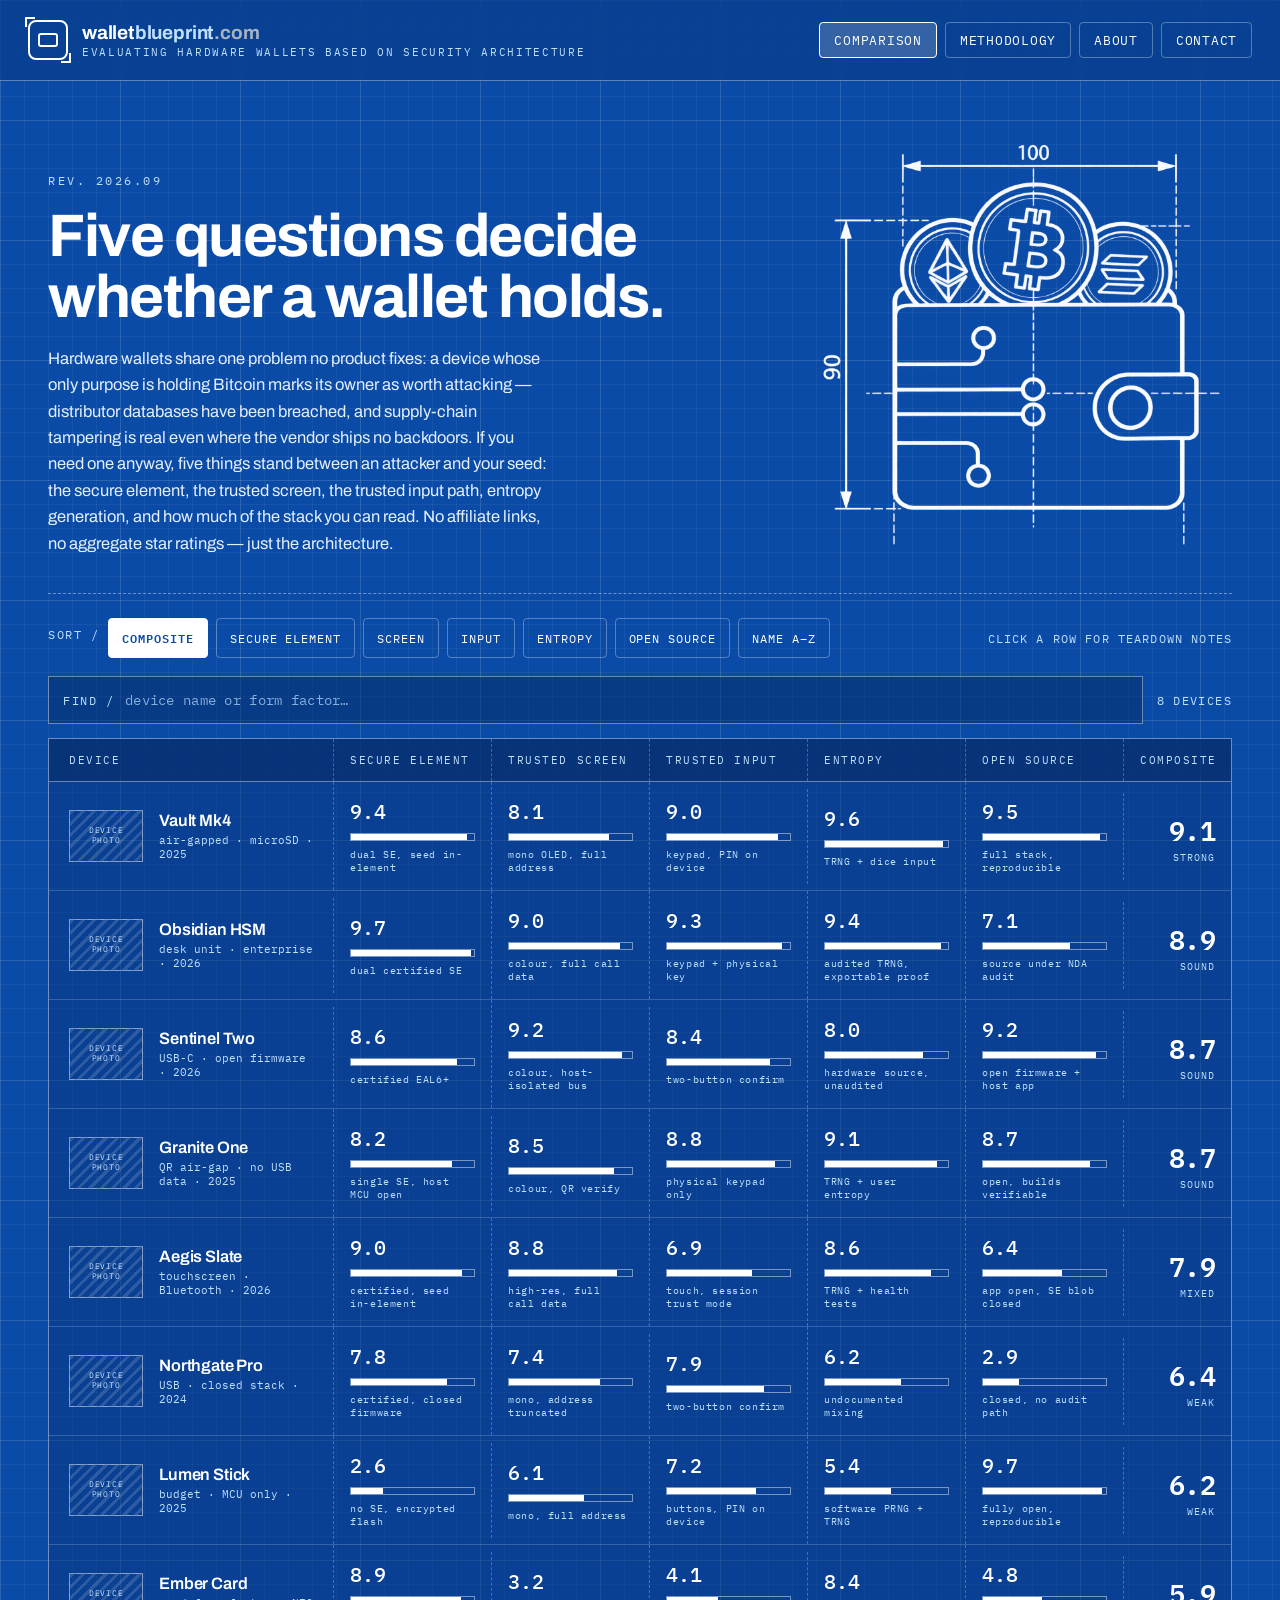
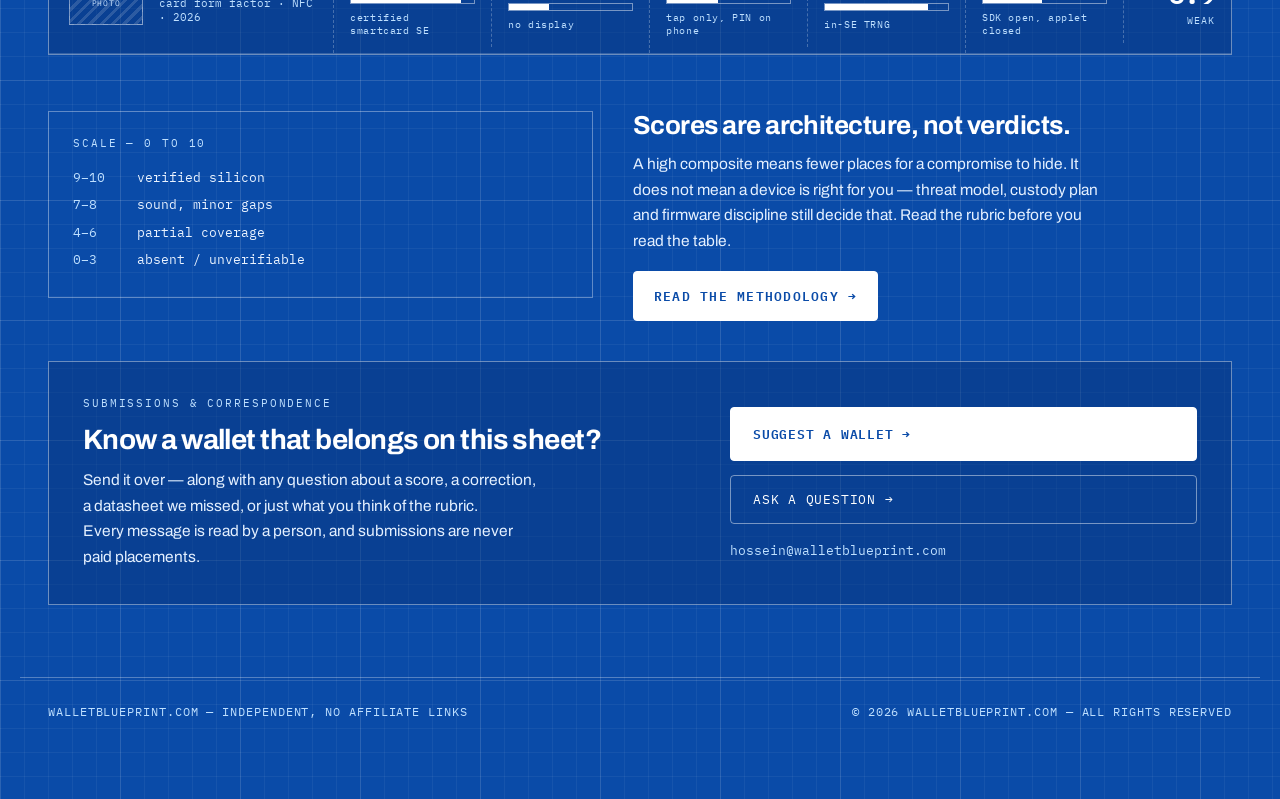
==== commit d5cc8f1f: "update footer copyright notice to 2026" ====
--- a/index.html
+++ b/index.html
@@ -120,7 +120,7 @@
 
 <footer class="site-footer">
   <span>WALLETBLUEPRINT.COM — INDEPENDENT, NO AFFILIATE LINKS</span>
-  <span>SAMPLE DATA FOR LAYOUT REVIEW</span>
+  <span>© 2026 WALLETBLUEPRINT.COM — ALL RIGHTS RESERVED</span>
 </footer>
 
 <script src="nav.js"></script>
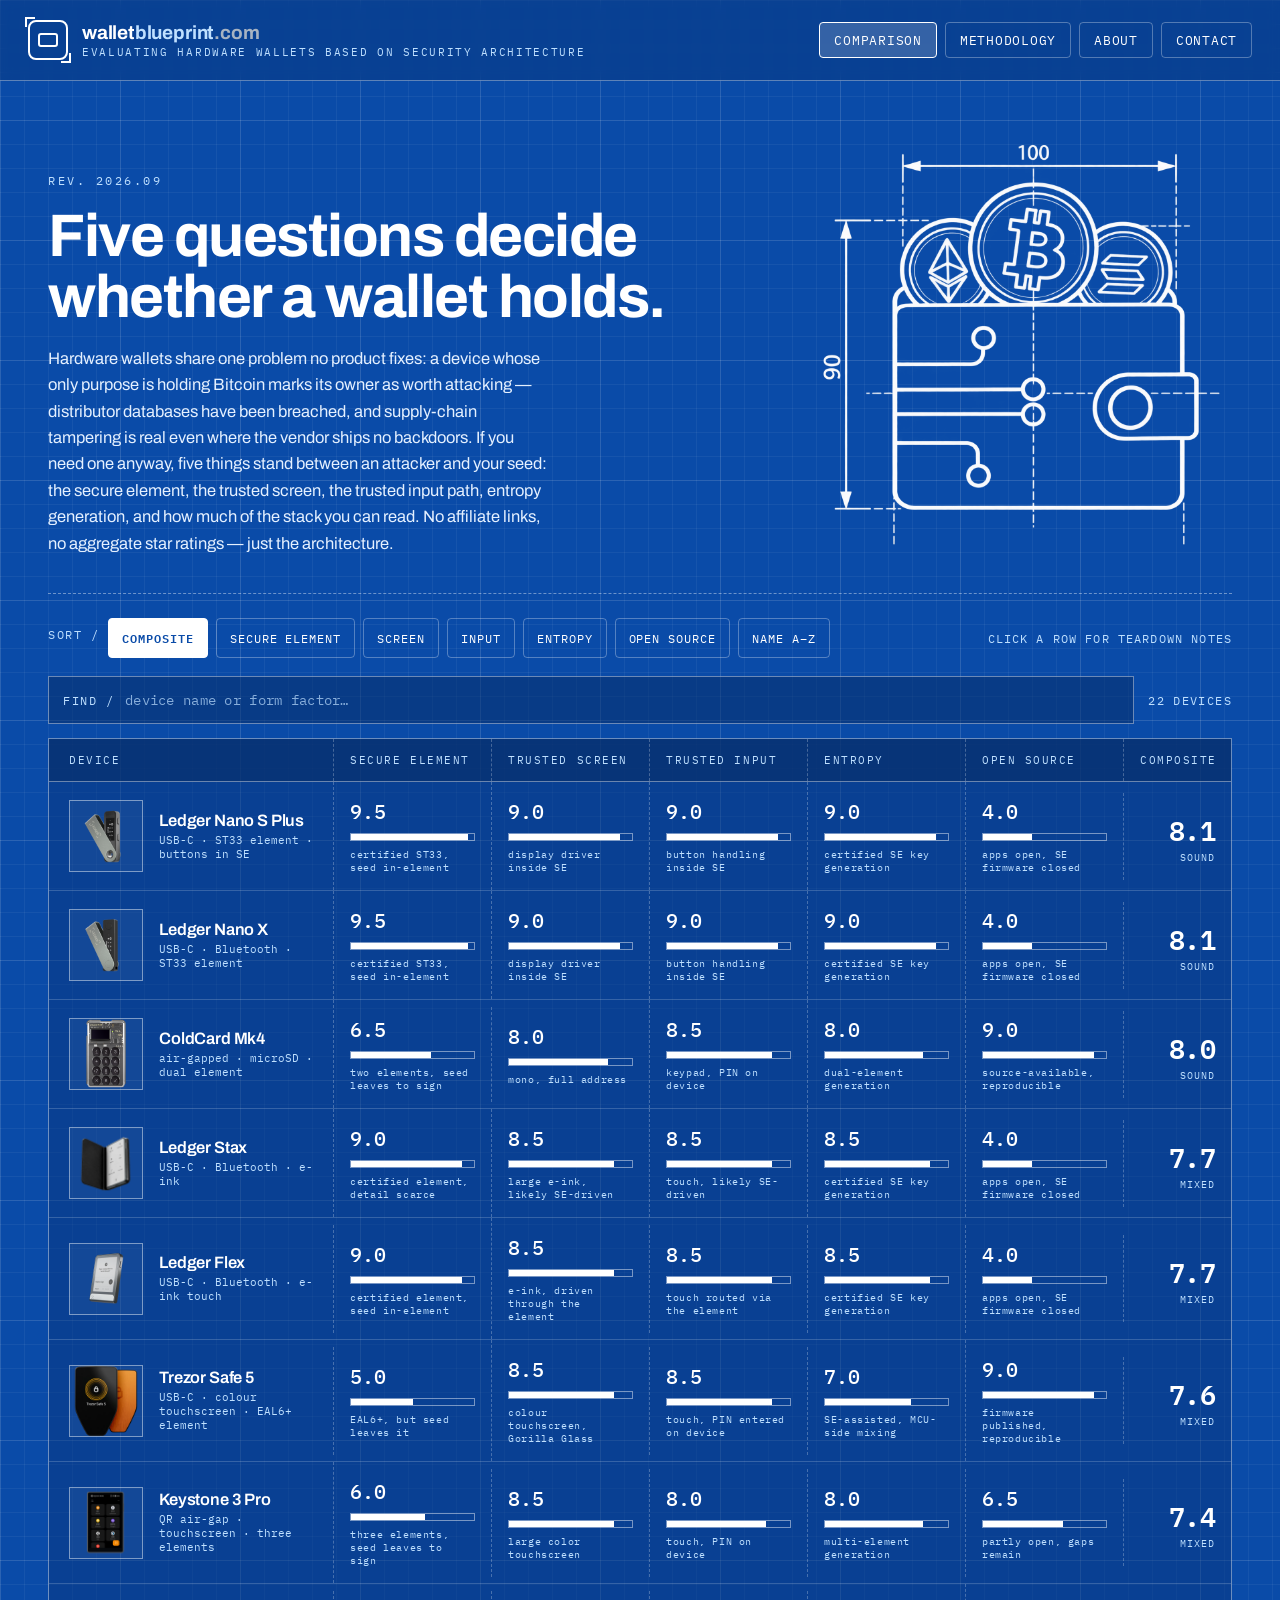
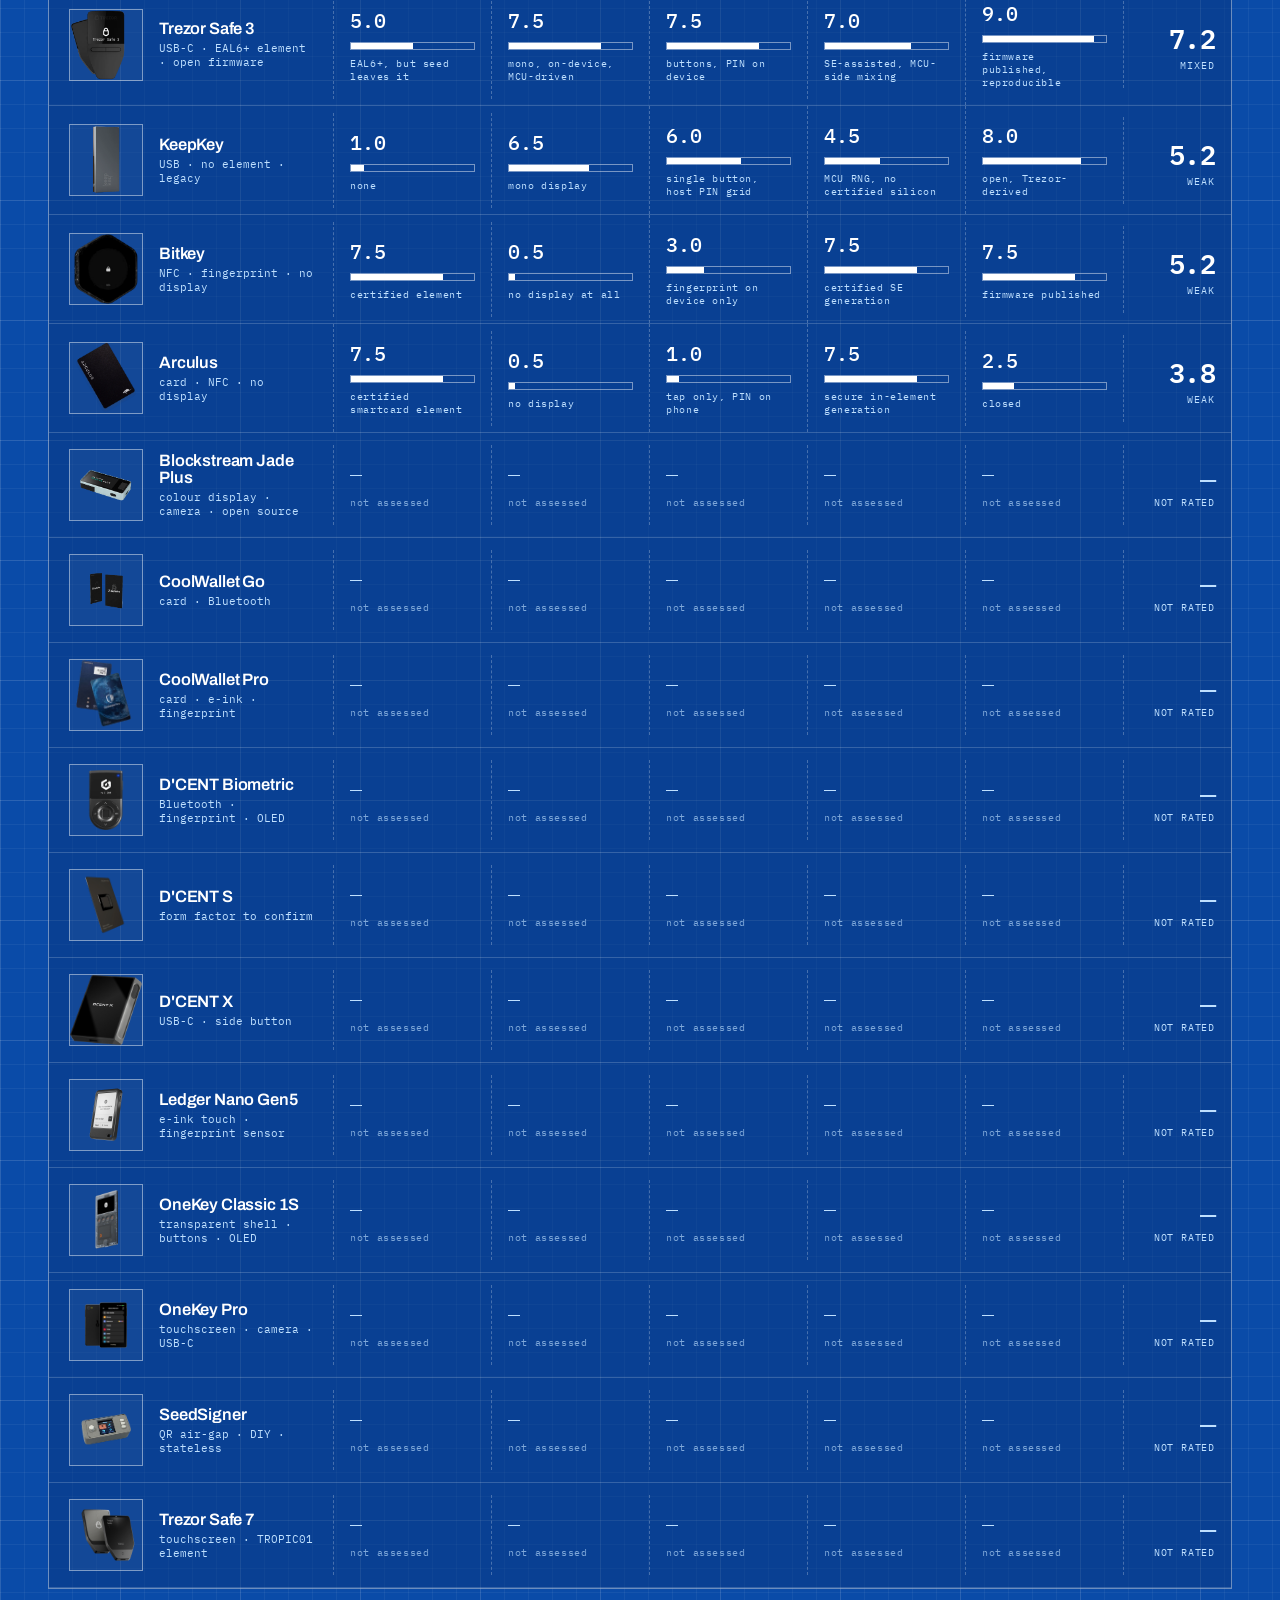
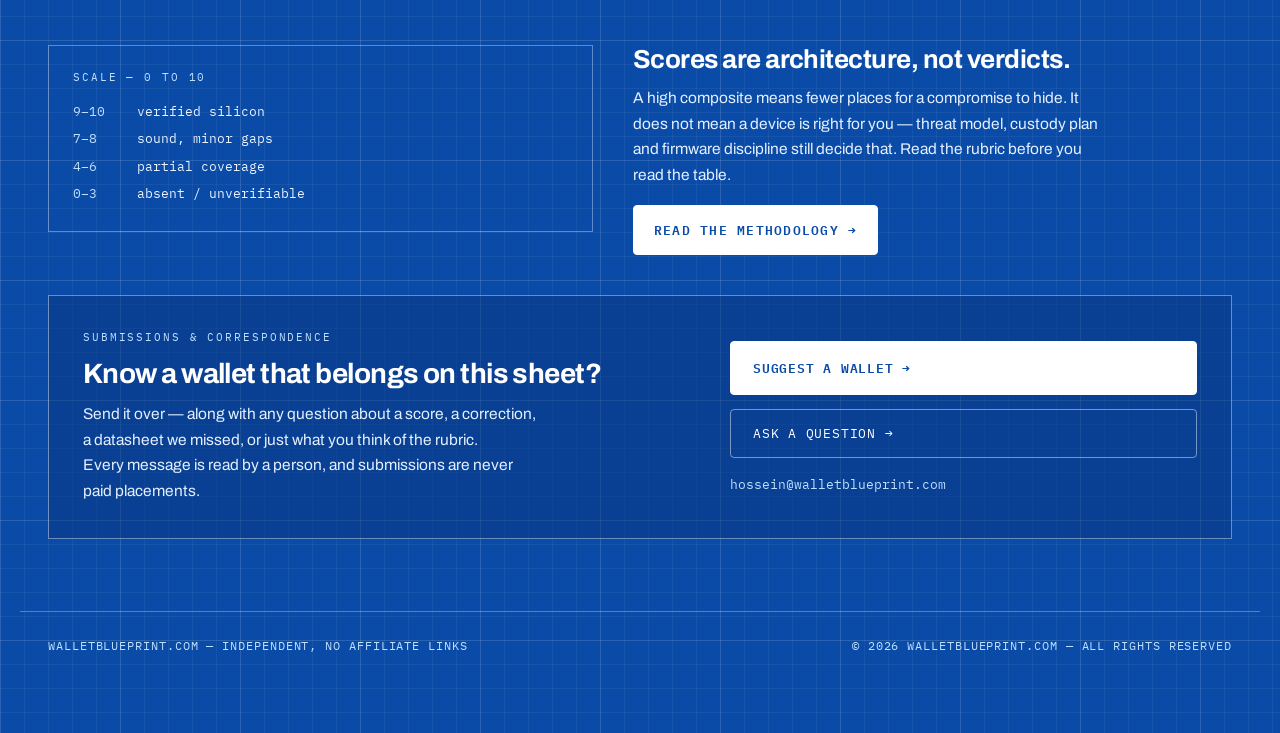
==== commit 1e446f13: "add new wallet devices and update styles for improved layout and visibility" ====
--- a/index.html
+++ b/index.html
@@ -63,7 +63,7 @@
       <input id="search" type="text" placeholder="device name or form factor…" autocomplete="off" aria-label="Search devices by name or form factor">
       <button class="btn-clear" type="button" id="clear-search" hidden>CLEAR ✕</button>
     </div>
-    <div class="result-count" id="result-count" aria-live="polite">8 DEVICES</div>
+    <div class="result-count" id="result-count" aria-live="polite">22 DEVICES</div>
   </section>
 
   <section class="no-results" id="no-results" hidden>
--- a/styles.css
+++ b/styles.css
@@ -448,7 +448,7 @@
 }
 .device-photo {
   width: 74px;
-  height: 52px;
+  height: 72px;
   flex: 0 0 auto;
   border: 1px solid var(--line-45);
   background-image: repeating-linear-gradient(135deg, rgba(255, 255, 255, 0.14) 0 3px, transparent 3px 8px);
@@ -461,6 +461,15 @@
   text-align: center;
   line-height: 1.3;
 }
+.device-photo-img {
+  width: 74px;
+  height: 72px;
+  flex: 0 0 auto;
+  object-fit: contain;
+  border: 1px solid var(--line-45);
+  background: rgba(255, 255, 255, 0.04);
+}
+
 .device-name {
   font-weight: 600;
   font-size: 16.5px;
@@ -532,6 +541,20 @@
   line-height: 1.65;
   color: var(--body-alt);
   text-wrap: pretty;
+}
+
+/* Devices with no sourced assessment read as blank rather than scored. */
+.row.is-unrated .cell-score .value,
+.row.is-unrated .cell-total .value {
+  color: var(--ice);
+  font-weight: 400;
+}
+.row.is-unrated .cell-total .tier {
+  color: var(--ice);
+  letter-spacing: 0.08em;
+}
+.row.is-unrated .cell-score .note {
+  color: rgba(191, 224, 255, 0.65);
 }
 
 /* ---------- lower sections ---------- */
@@ -875,8 +898,9 @@
   .cell-total .value { font-size: 24px; line-height: 1.1; }
 
   .cell-device { gap: 13px; }
-  .device-photo { width: 58px; height: 42px; }
-  .device-name { font-size: 15.5px; }
+  .device-photo,
+  .device-photo-img { width: 54px; height: 58px; }
+.device-name { font-size: 15.5px; }
   .device-meta { font-size: 10.5px; margin-top: 3px; }
 
   .teardown {
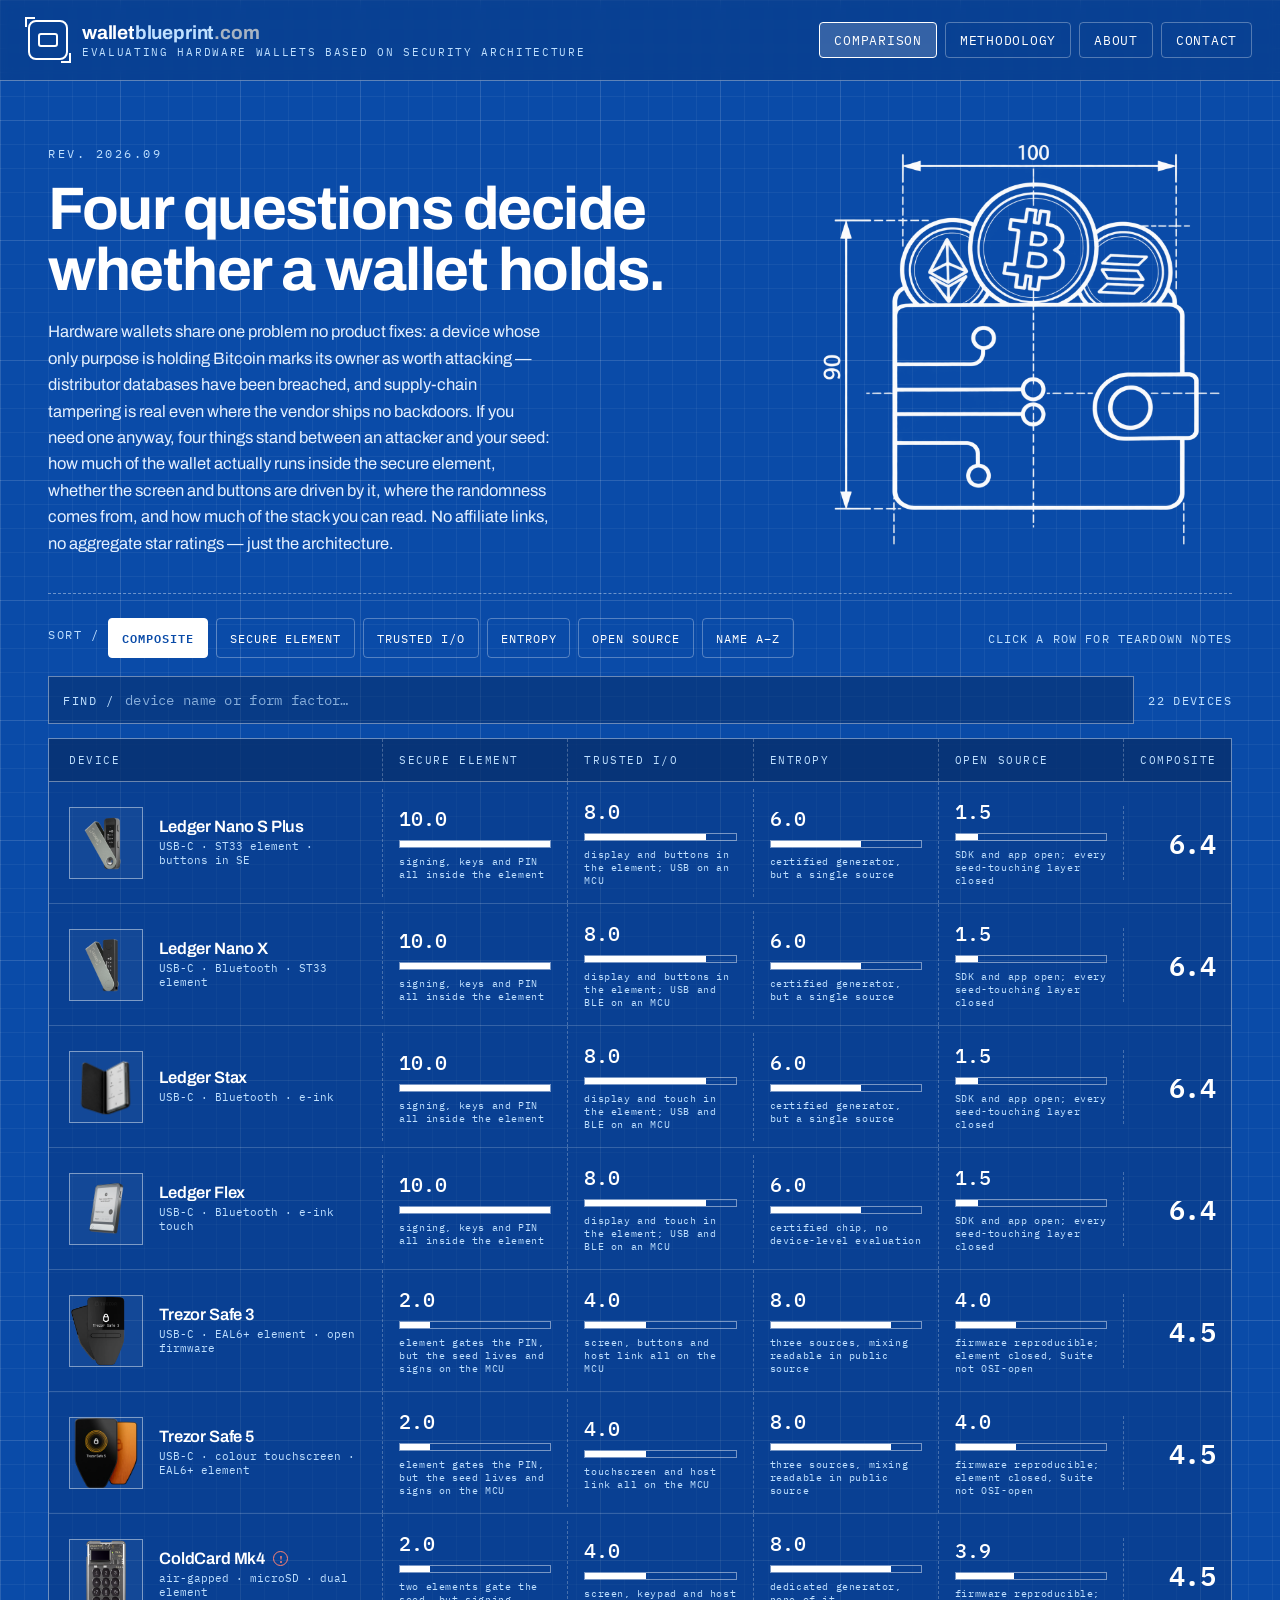
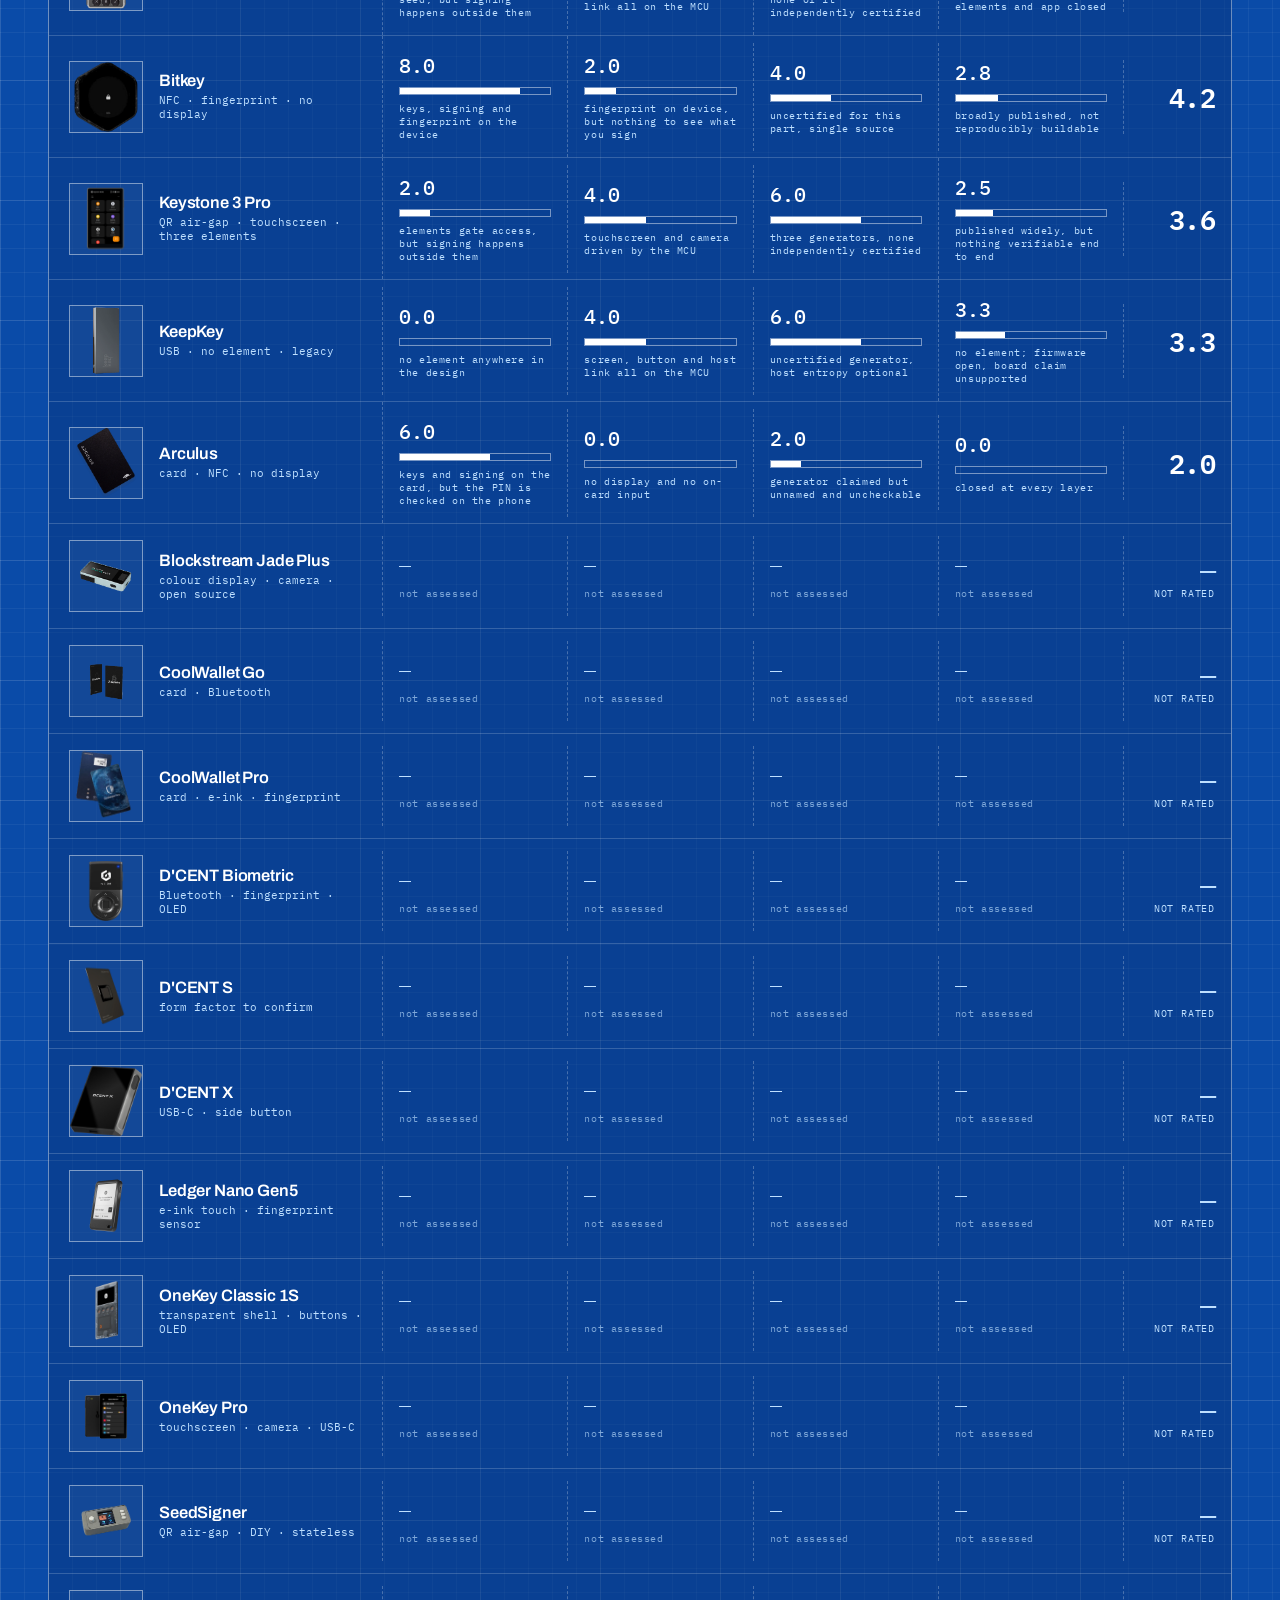
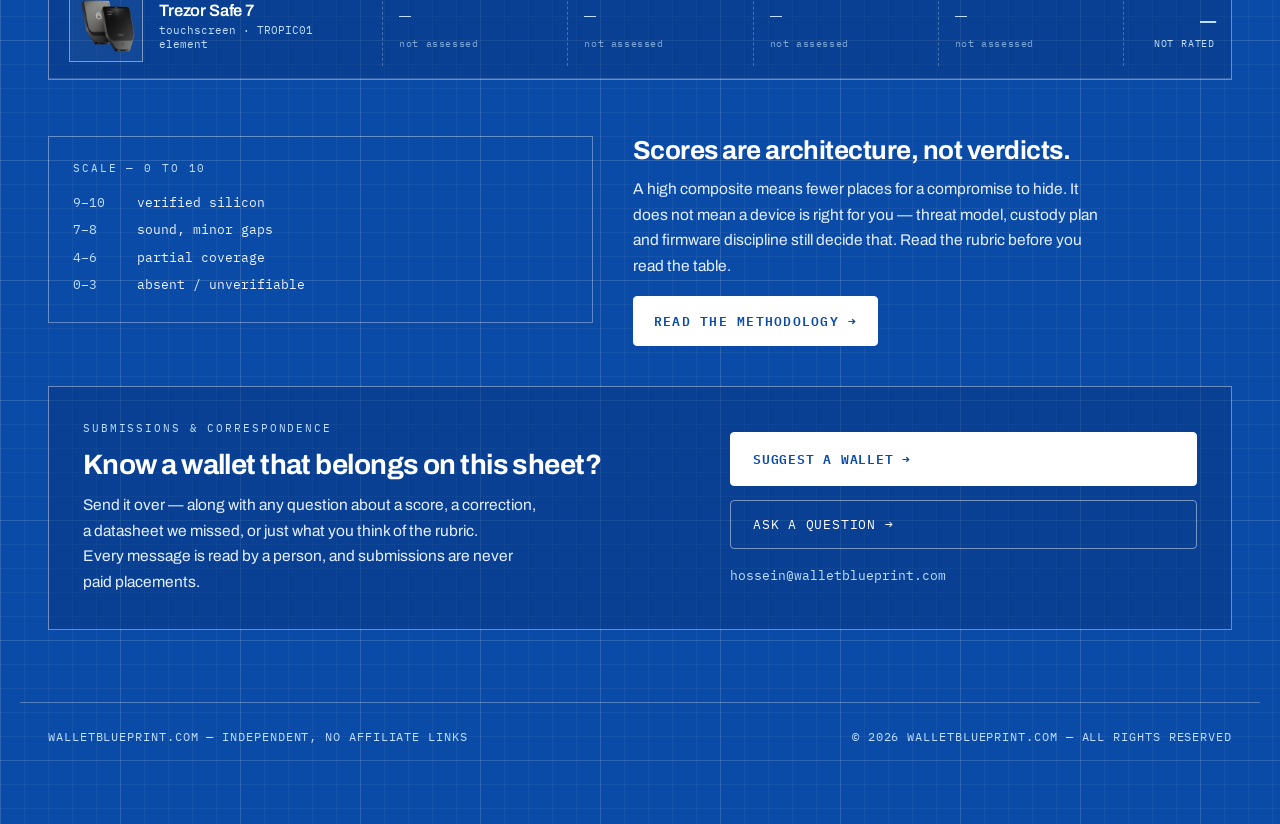
==== commit ac8484aa: "add secure element and trusted IO" ====
--- a/index.html
+++ b/index.html
@@ -4,7 +4,7 @@
 <meta charset="utf-8">
 <meta name="viewport" content="width=device-width, initial-scale=1">
 <title>walletblueprint.com — hardware wallets by security architecture</title>
-<meta name="description" content="Hardware wallets scored on five security primitives: secure element, trusted screen, trusted input, entropy and open source. No affiliate links.">
+<meta name="description" content="Hardware wallets scored on four security properties: secure element, trusted I/O, entropy and open source. No affiliate links.">
 <link rel="preconnect" href="https://fonts.googleapis.com">
 <link rel="preconnect" href="https://fonts.gstatic.com" crossorigin>
 <link href="https://fonts.googleapis.com/css2?family=Archivo:wght@500;600;700&family=IBM+Plex+Mono:wght@400;500;600&display=swap" rel="stylesheet">
@@ -37,8 +37,8 @@
   <section class="hero">
     <div>
       <div class="eyebrow">REV. 2026.09</div>
-      <h1>Five questions decide<br>whether a wallet holds.</h1>
-      <p>Hardware wallets share one problem no product fixes: a device whose only purpose is holding Bitcoin marks its owner as worth attacking — distributor databases have been breached, and supply-chain tampering is real even where the vendor ships no backdoors. If you need one anyway, five things stand between an attacker and your seed: the secure element, the trusted screen, the trusted input path, entropy generation, and how much of the stack you can read. No affiliate links, no aggregate star ratings — just the architecture.</p>
+      <h1>Four questions decide<br>whether a wallet holds.</h1>
+      <p>Hardware wallets share one problem no product fixes: a device whose only purpose is holding Bitcoin marks its owner as worth attacking — distributor databases have been breached, and supply-chain tampering is real even where the vendor ships no backdoors. If you need one anyway, four things stand between an attacker and your seed: how much of the wallet actually runs inside the secure element, whether the screen and buttons are driven by it, where the randomness comes from, and how much of the stack you can read. No affiliate links, no aggregate star ratings — just the architecture.</p>
     </div>
     <img src="images/hero.png" alt="Blueprint drawing of a wallet holding Bitcoin, Ethereum and Solana coins">
   </section>
@@ -48,8 +48,7 @@
       <span class="sort-label">SORT&nbsp;/</span>
       <button class="btn-sort is-active" type="button" data-sort="overall" aria-pressed="true">COMPOSITE</button>
       <button class="btn-sort" type="button" data-sort="secure" aria-pressed="false">SECURE ELEMENT</button>
-      <button class="btn-sort" type="button" data-sort="screen" aria-pressed="false">SCREEN</button>
-      <button class="btn-sort" type="button" data-sort="input" aria-pressed="false">INPUT</button>
+      <button class="btn-sort" type="button" data-sort="io" aria-pressed="false">TRUSTED I/O</button>
       <button class="btn-sort" type="button" data-sort="entropy" aria-pressed="false">ENTROPY</button>
       <button class="btn-sort" type="button" data-sort="open" aria-pressed="false">OPEN SOURCE</button>
       <button class="btn-sort" type="button" data-sort="name" aria-pressed="false">NAME A–Z</button>
@@ -76,8 +75,7 @@
       <div class="grid-row sheet-head">
         <div>DEVICE</div>
         <div>SECURE ELEMENT</div>
-        <div>TRUSTED SCREEN</div>
-        <div>TRUSTED INPUT</div>
+        <div>TRUSTED I/O</div>
         <div>ENTROPY</div>
         <div>OPEN SOURCE</div>
         <div>COMPOSITE</div>
--- a/styles.css
+++ b/styles.css
@@ -17,6 +17,9 @@
   --line-40: rgba(255, 255, 255, 0.4);
   --line-45: rgba(255, 255, 255, 0.45);
   --hover: rgba(255, 255, 255, 0.16);
+  --warn: #ff8172;
+  --warn-line: rgba(255, 129, 114, 0.6);
+  --warn-fill: rgba(255, 129, 114, 0.12);
   --header-pad-x: 28px;
   --header-pad-y: 20px;
   --mono: 'IBM Plex Mono', ui-monospace, SFMono-Regular, Menlo, monospace;
@@ -405,11 +408,11 @@
   border: 1px solid var(--line-40);
   background: var(--panel);
 }
-.sheet-inner { min-width: 1160px; }
+.sheet-inner { min-width: 1020px; }
 
 .grid-row {
   display: grid;
-  grid-template-columns: minmax(0, 1.8fr) repeat(5, minmax(0, 1fr)) 108px;
+  grid-template-columns: minmax(0, 1.8fr) repeat(4, minmax(0, 1fr)) 108px;
 }
 
 .sheet-head {
@@ -557,6 +560,115 @@
   color: rgba(191, 224, 255, 0.65);
 }
 
+/* A published security advisory against a device, surfaced before the notes. */
+.row-warning {
+  grid-column: 1 / -1;
+  margin-top: 20px;
+  border: 1px solid var(--warn-line);
+  border-left: 3px solid var(--warn);
+  background: var(--warn-fill);
+  padding: 14px 16px;
+}
+.row-warning-tag {
+  font-family: var(--mono);
+  font-size: 10.5px;
+  letter-spacing: 0.18em;
+  color: var(--warn);
+  margin-bottom: 8px;
+}
+.row-warning p {
+  margin: 0;
+  font-size: 14px;
+  line-height: 1.6;
+  color: var(--body-alt);
+  text-wrap: pretty;
+}
+
+.device-flag {
+  display: inline-grid;
+  place-items: center;
+  width: 15px;
+  height: 15px;
+  margin-left: 7px;
+  vertical-align: 1px;
+  border: 1px solid var(--warn);
+  border-radius: 50%;
+  color: var(--warn);
+  font-family: var(--mono);
+  font-size: 10px;
+  font-weight: 600;
+  line-height: 1;
+}
+
+/* ---------- open source layer breakdown ---------- */
+
+/* Spans the teardown's two columns rather than becoming a third, so neither
+   mobile media block can conflict with .teardown's column count. */
+.os-breakdown { grid-column: 1 / -1; }
+
+.os-layers {
+  display: grid;
+  gap: 1px;
+  background: var(--line-25);
+  border: 1px solid var(--line-25);
+}
+.os-layer {
+  display: grid;
+  grid-template-columns: minmax(0, 1.1fr) 82px 112px minmax(0, 1.5fr);
+  gap: 1px;
+}
+.os-layer > div {
+  background: var(--blue);
+  padding: 9px 12px;
+  font-family: var(--mono);
+  font-size: 12px;
+  line-height: 1.5;
+}
+.os-layer-name { color: var(--ice); letter-spacing: 0.08em; }
+.os-layer-pts { letter-spacing: 0.04em; }
+.os-layer-note { color: var(--body-alt); }
+
+/* The state word always carries the meaning; colour only reinforces it. */
+.os-layer.is-open    .os-layer-state { color: var(--text); }
+.os-layer.is-partial .os-layer-state { color: var(--ice); }
+.os-layer.is-closed  .os-layer-state { color: rgba(191, 224, 255, 0.65); }
+.os-layer.is-na      .os-layer-state,
+.os-layer.is-na      .os-layer-pts   { color: rgba(191, 224, 255, 0.5); }
+/* Not established by us, as opposed to established closed. */
+.os-layer.is-unknown .os-layer-state {
+  color: var(--ice);
+  border-bottom: 1px dotted rgba(191, 224, 255, 0.6);
+  display: inline-block;
+}
+
+.os-src {
+  font-size: 11px;
+  letter-spacing: 0.08em;
+  white-space: nowrap;
+  border-bottom: 1px solid rgba(255, 255, 255, 0.6);
+}
+.os-src:hover { color: var(--ice); }
+
+.row-warning .os-src {
+  color: var(--warn);
+  border-bottom-color: var(--warn-line);
+}
+.row-warning .os-src:hover { color: var(--warn); border-bottom-color: var(--warn); }
+
+.os-total {
+  display: flex;
+  flex-wrap: wrap;
+  align-items: baseline;
+  gap: 10px;
+  margin-top: 12px;
+  font-family: var(--mono);
+  color: var(--ice);
+}
+.os-total-value { font-size: 19px; color: var(--text); }
+.os-total-sum { font-size: 11.5px; letter-spacing: 0.08em; }
+/* Relies on .bar being globally scoped — do not move it under .cell-score. */
+.os-total .bar { flex: 1 1 160px; max-width: 280px; }
+
 /* ---------- lower sections ---------- */
 
 .summary-section {
@@ -892,8 +1004,8 @@
     margin-top: 6px;
   }
 
-  /* The tier word already qualifies the number; the label would cost
-     width the device name needs. */
+  /* The label would cost width the device name needs, and the column header
+     already names it on desktop. */
   .cell-total .cell-label { display: none; }
   .cell-total .value { font-size: 24px; line-height: 1.1; }
 
@@ -908,6 +1020,15 @@
     border-top: 1px dashed var(--line-30);
   }
   .teardown > div { padding-top: 16px; }
+
+  /* Reflowed to two columns — every child placed explicitly, never auto. */
+  .os-layer { grid-template-columns: minmax(0, 1fr) auto; }
+  .os-layer-name  { grid-column: 1; grid-row: 1; font-size: 11px; }
+  .os-layer-pts   { grid-column: 2; grid-row: 1; text-align: right; }
+  .os-layer-state { grid-column: 1 / -1; grid-row: 2; }
+  .os-layer-note  { grid-column: 1 / -1; grid-row: 3; }
+  .os-layer > div { padding: 8px 12px; font-size: 11.5px; }
+  .os-breakdown .kicker { padding-top: 16px; }
 }
 
 /* ---------- footer ---------- */
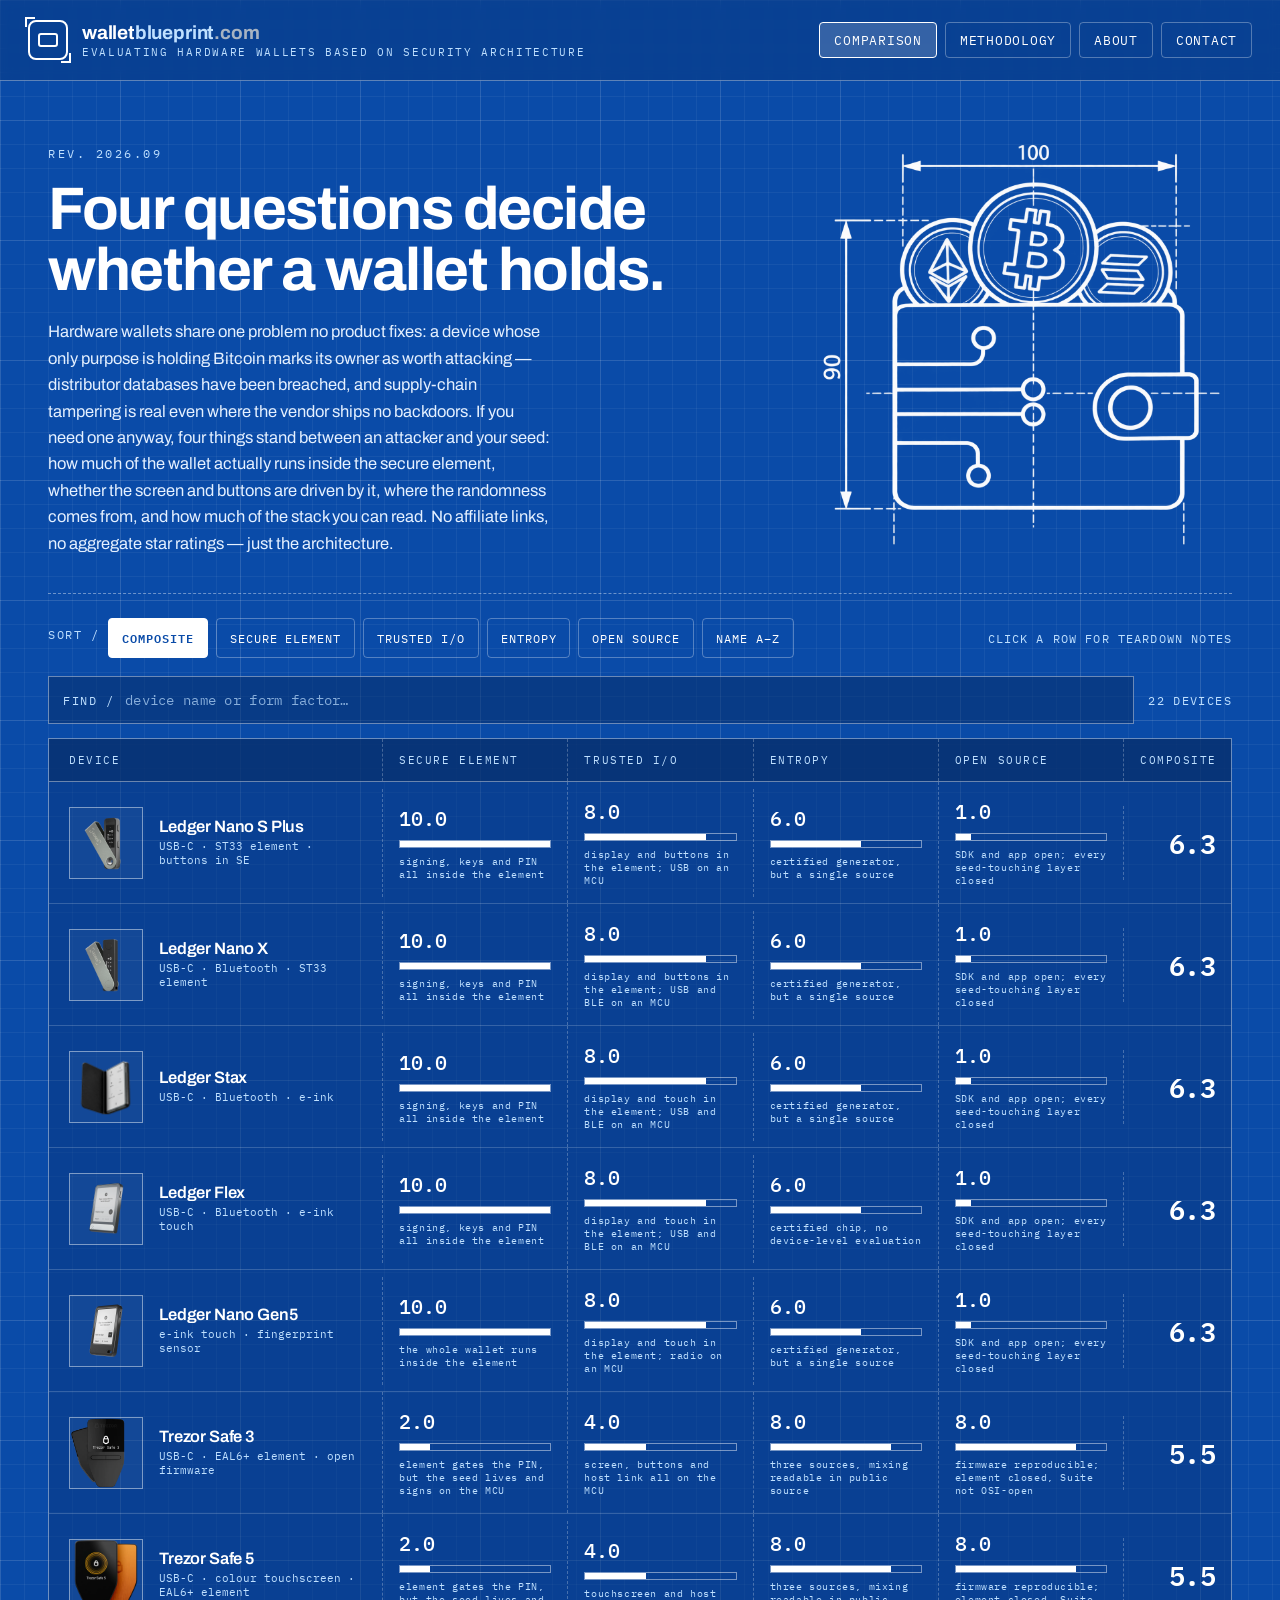
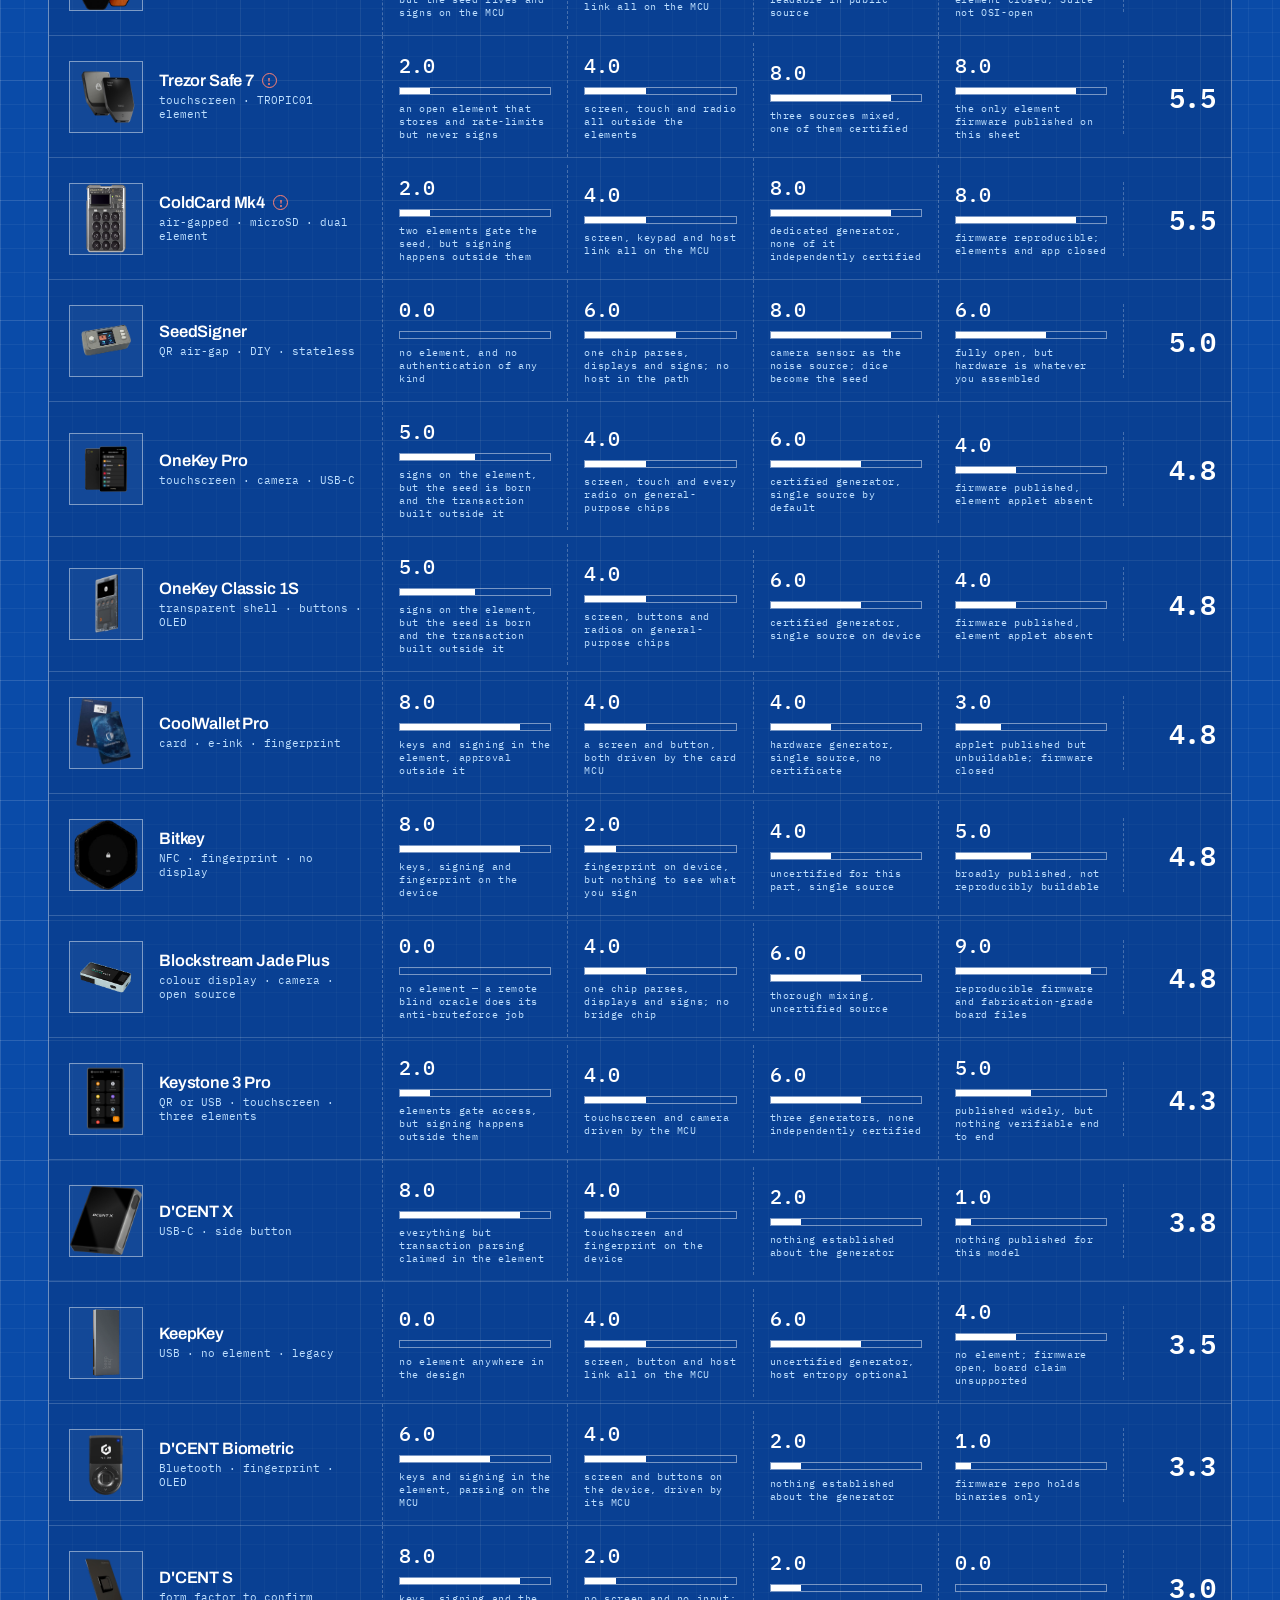
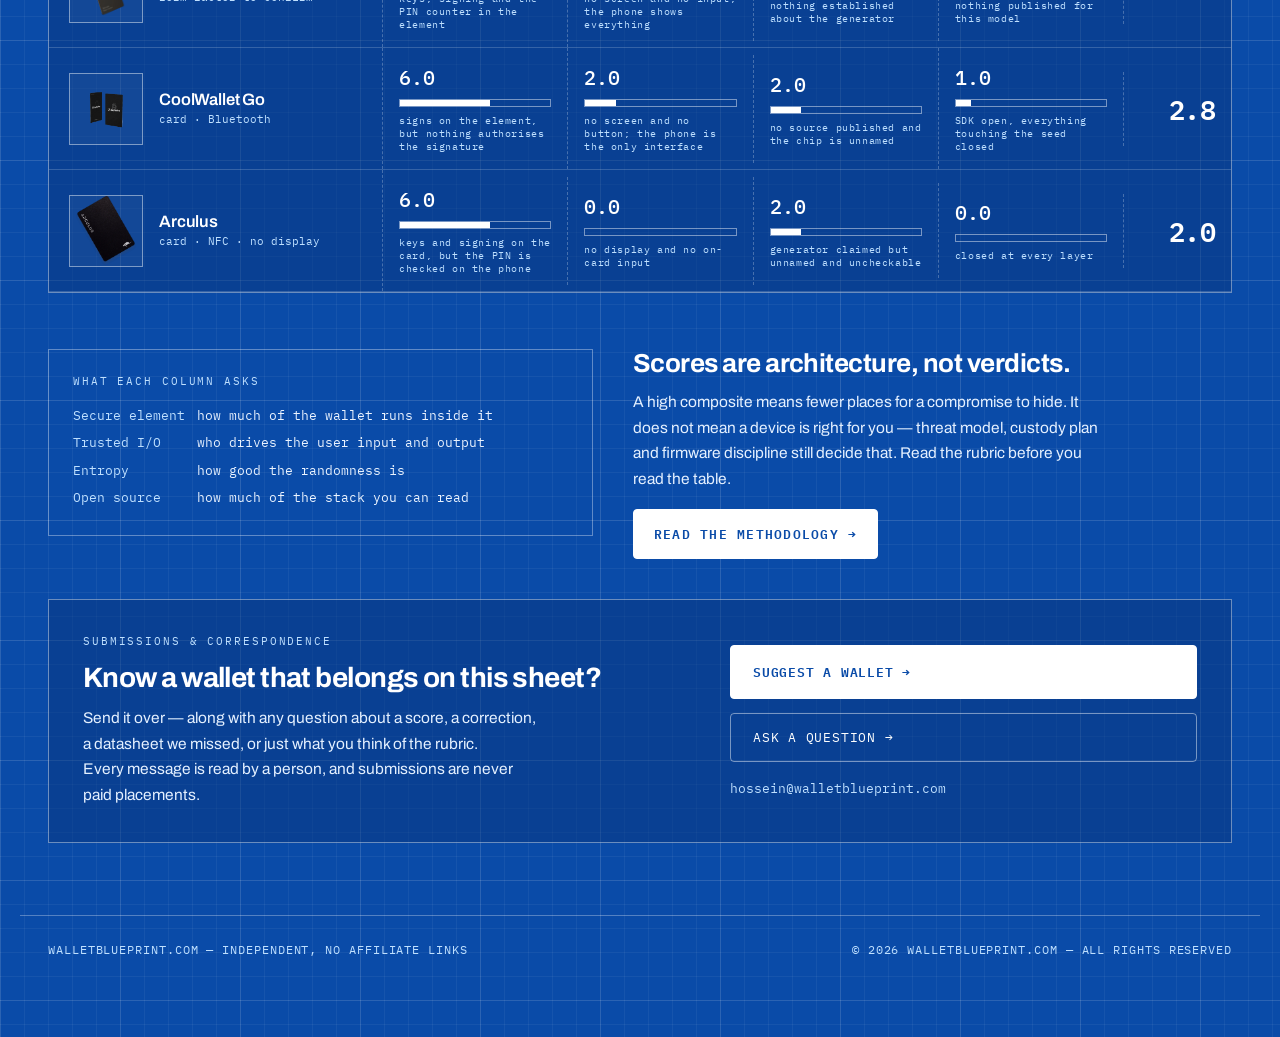
==== commit 3c02a558: "refactor methodology & add links to devices" ====
--- a/index.html
+++ b/index.html
@@ -1,127 +1,147 @@
 <!DOCTYPE html>
 <html lang="en">
+
 <head>
-<meta charset="utf-8">
-<meta name="viewport" content="width=device-width, initial-scale=1">
-<title>walletblueprint.com — hardware wallets by security architecture</title>
-<meta name="description" content="Hardware wallets scored on four security properties: secure element, trusted I/O, entropy and open source. No affiliate links.">
-<link rel="preconnect" href="https://fonts.googleapis.com">
-<link rel="preconnect" href="https://fonts.gstatic.com" crossorigin>
-<link href="https://fonts.googleapis.com/css2?family=Archivo:wght@500;600;700&family=IBM+Plex+Mono:wght@400;500;600&display=swap" rel="stylesheet">
-<link rel="stylesheet" href="styles.css">
+  <meta charset="utf-8">
+  <meta name="viewport" content="width=device-width, initial-scale=1">
+  <title>walletblueprint.com — hardware wallets by security architecture</title>
+  <meta name="description"
+    content="Hardware wallets scored on four security properties: secure element, trusted I/O, entropy and open source. No affiliate links.">
+  <link rel="preconnect" href="https://fonts.googleapis.com">
+  <link rel="preconnect" href="https://fonts.gstatic.com" crossorigin>
+  <link
+    href="https://fonts.googleapis.com/css2?family=Archivo:wght@500;600;700&family=IBM+Plex+Mono:wght@400;500;600&display=swap"
+    rel="stylesheet">
+  <link rel="stylesheet" href="styles.css">
 </head>
+
 <body>
 
-<header class="site-header">
-  <a class="brand" href="index.html">
-    <div class="brand-mark"><i></i></div>
-    <div class="brand-text">
-      <span class="brand-name">wallet<span class="b">blueprint</span><span class="tld">.com</span></span>
-      <span class="brand-tag">Evaluating hardware wallets based on security architecture</span>
-    </div>
-  </a>
-  <button class="nav-toggle" type="button" id="nav-toggle"
-          aria-expanded="false" aria-controls="site-nav" aria-label="Menu">
-    <span class="nav-toggle-bars" aria-hidden="true"><i></i><i></i><i></i></span>
-  </button>
-  <nav class="site-nav" id="site-nav">
-    <a class="btn-nav is-active" href="index.html" aria-current="page">COMPARISON</a>
-    <a class="btn-nav" href="methodology.html">METHODOLOGY</a>
-    <a class="btn-nav" href="about.html">ABOUT</a>
-    <a class="btn-ghost" href="mailto:hossein@walletblueprint.com?subject=walletblueprint.com">CONTACT</a>
-  </nav>
-</header>
+  <header class="site-header">
+    <a class="brand" href="index.html">
+      <div class="brand-mark"><i></i></div>
+      <div class="brand-text">
+        <span class="brand-name">wallet<span class="b">blueprint</span><span class="tld">.com</span></span>
+        <span class="brand-tag">Evaluating hardware wallets based on security architecture</span>
+      </div>
+    </a>
+    <button class="nav-toggle" type="button" id="nav-toggle" aria-expanded="false" aria-controls="site-nav"
+      aria-label="Menu">
+      <span class="nav-toggle-bars" aria-hidden="true"><i></i><i></i><i></i></span>
+    </button>
+    <nav class="site-nav" id="site-nav">
+      <a class="btn-nav is-active" href="index.html" aria-current="page">COMPARISON</a>
+      <a class="btn-nav" href="methodology.html">METHODOLOGY</a>
+      <a class="btn-nav" href="about.html">ABOUT</a>
+      <a class="btn-ghost" href="mailto:hossein@walletblueprint.com?subject=walletblueprint.com">CONTACT</a>
+    </nav>
+  </header>
 
-<main class="wrap">
+  <main class="wrap">
 
-  <section class="hero">
-    <div>
-      <div class="eyebrow">REV. 2026.09</div>
-      <h1>Four questions decide<br>whether a wallet holds.</h1>
-      <p>Hardware wallets share one problem no product fixes: a device whose only purpose is holding Bitcoin marks its owner as worth attacking — distributor databases have been breached, and supply-chain tampering is real even where the vendor ships no backdoors. If you need one anyway, four things stand between an attacker and your seed: how much of the wallet actually runs inside the secure element, whether the screen and buttons are driven by it, where the randomness comes from, and how much of the stack you can read. No affiliate links, no aggregate star ratings — just the architecture.</p>
-    </div>
-    <img src="images/hero.png" alt="Blueprint drawing of a wallet holding Bitcoin, Ethereum and Solana coins">
-  </section>
+    <section class="hero">
+      <div>
+        <div class="eyebrow">REV. 2026.09</div>
+        <h1>Four questions decide<br>whether a wallet holds.</h1>
+        <p>Hardware wallets share one problem no product fixes: a device whose only purpose is holding Bitcoin marks its
+          owner as worth attacking — distributor databases have been breached, and supply-chain tampering is real even
+          where the vendor ships no backdoors. If you need one anyway, four things stand between an attacker and your
+          seed: how much of the wallet actually runs inside the secure element, whether the screen and buttons are
+          driven by it, where the randomness comes from, and how much of the stack you can read. No affiliate links, no
+          aggregate star ratings — just the architecture.</p>
+      </div>
+      <img src="images/hero.png" alt="Blueprint drawing of a wallet holding Bitcoin, Ethereum and Solana coins">
+    </section>
 
-  <section class="controls">
-    <div class="sort-group">
-      <span class="sort-label">SORT&nbsp;/</span>
-      <button class="btn-sort is-active" type="button" data-sort="overall" aria-pressed="true">COMPOSITE</button>
-      <button class="btn-sort" type="button" data-sort="secure" aria-pressed="false">SECURE ELEMENT</button>
-      <button class="btn-sort" type="button" data-sort="io" aria-pressed="false">TRUSTED I/O</button>
-      <button class="btn-sort" type="button" data-sort="entropy" aria-pressed="false">ENTROPY</button>
-      <button class="btn-sort" type="button" data-sort="open" aria-pressed="false">OPEN SOURCE</button>
-      <button class="btn-sort" type="button" data-sort="name" aria-pressed="false">NAME A–Z</button>
-    </div>
-    <div class="controls-hint">CLICK A ROW FOR TEARDOWN NOTES</div>
-  </section>
+    <section class="controls">
+      <div class="sort-group">
+        <span class="sort-label">SORT&nbsp;/</span>
+        <button class="btn-sort is-active" type="button" data-sort="overall" aria-pressed="true">COMPOSITE</button>
+        <button class="btn-sort" type="button" data-sort="secure" aria-pressed="false">SECURE ELEMENT</button>
+        <button class="btn-sort" type="button" data-sort="io" aria-pressed="false">TRUSTED I/O</button>
+        <button class="btn-sort" type="button" data-sort="entropy" aria-pressed="false">ENTROPY</button>
+        <button class="btn-sort" type="button" data-sort="open" aria-pressed="false">OPEN SOURCE</button>
+        <button class="btn-sort" type="button" data-sort="name" aria-pressed="false">NAME A–Z</button>
+      </div>
+      <div class="controls-hint">CLICK A ROW FOR TEARDOWN NOTES</div>
+    </section>
 
-  <section class="search-row">
-    <div class="search-field">
-      <span class="label">FIND /</span>
-      <input id="search" type="text" placeholder="device name or form factor…" autocomplete="off" aria-label="Search devices by name or form factor">
-      <button class="btn-clear" type="button" id="clear-search" hidden>CLEAR ✕</button>
-    </div>
-    <div class="result-count" id="result-count" aria-live="polite">22 DEVICES</div>
-  </section>
+    <section class="search-row">
+      <div class="search-field">
+        <span class="label">FIND /</span>
+        <input id="search" type="text" placeholder="device name or form factor…" autocomplete="off"
+          aria-label="Search devices by name or form factor">
+        <button class="btn-clear" type="button" id="clear-search" hidden>CLEAR ✕</button>
+      </div>
+      <div class="result-count" id="result-count" aria-live="polite">22 DEVICES</div>
+    </section>
 
-  <section class="no-results" id="no-results" hidden>
-    <div class="headline">NO MATCH ON THIS SHEET</div>
-    <div class="sub">Not evaluated yet? <a class="inline-link" href="mailto:hossein@walletblueprint.com?subject=Wallet%20suggestion">Suggest it</a> and I'll take a look.</div>
-  </section>
+    <section class="no-results" id="no-results" hidden>
+      <div class="headline">NO MATCH ON THIS SHEET</div>
+      <div class="sub">Not evaluated yet? <a class="inline-link"
+          href="mailto:hossein@walletblueprint.com?subject=Wallet%20suggestion">Suggest it</a> and I'll take a look.
+      </div>
+    </section>
 
-  <section class="sheet" id="sheet">
-    <div class="sheet-inner">
-      <div class="grid-row sheet-head">
-        <div>DEVICE</div>
-        <div>SECURE ELEMENT</div>
-        <div>TRUSTED I/O</div>
-        <div>ENTROPY</div>
-        <div>OPEN SOURCE</div>
-        <div>COMPOSITE</div>
+    <section class="sheet" id="sheet">
+      <div class="sheet-inner">
+        <div class="grid-row sheet-head">
+          <div>DEVICE</div>
+          <div>SECURE ELEMENT</div>
+          <div>TRUSTED I/O</div>
+          <div>ENTROPY</div>
+          <div>OPEN SOURCE</div>
+          <div>COMPOSITE</div>
+        </div>
+        <div id="rows"></div>
       </div>
-      <div id="rows"></div>
-    </div>
-  </section>
+    </section>
 
-  <section class="summary-section">
-    <div class="card">
-      <div class="kicker">SCALE — 0 TO 10</div>
-      <div class="scale-list">
-        <div><span class="k">9–10</span>verified silicon</div>
-        <div><span class="k">7–8</span>sound, minor gaps</div>
-        <div><span class="k">4–6</span>partial coverage</div>
-        <div><span class="k">0–3</span>absent / unverifiable</div>
+    <section class="summary-section">
+      <div class="card">
+        <div class="kicker">WHAT EACH COLUMN ASKS</div>
+        <div class="scale-list">
+          <div><span class="k">Secure element</span>how much of the wallet runs inside it</div>
+          <div><span class="k">Trusted I/O</span>who drives the user input and output</div>
+          <div><span class="k">Entropy</span>how good the randomness is</div>
+          <div><span class="k">Open source</span>how much of the stack you can read</div>
+        </div>
       </div>
-    </div>
-    <div>
-      <h2>Scores are architecture, not verdicts.</h2>
-      <p>A high composite means fewer places for a compromise to hide. It does not mean a device is right for you — threat model, custody plan and firmware discipline still decide that. Read the rubric before you read the table.</p>
-      <a class="btn-primary" href="methodology.html">READ THE METHODOLOGY →</a>
-    </div>
-  </section>
+      <div>
+        <h2>Scores are architecture, not verdicts.</h2>
+        <p>A high composite means fewer places for a compromise to hide. It does not mean a device is right for you —
+          threat model, custody plan and firmware discipline still decide that. Read the rubric before you read the
+          table.</p>
+        <a class="btn-primary" href="methodology.html">READ THE METHODOLOGY →</a>
+      </div>
+    </section>
 
-  <section id="contact" class="contact-section">
-    <div>
-      <div class="kicker">SUBMISSIONS &amp; CORRESPONDENCE</div>
-      <h2>Know a wallet that belongs on this sheet?</h2>
-      <p>Send it over — along with any question about a score, a correction, a datasheet we missed, or just what you think of the rubric. Every message is read by a person, and submissions are never paid placements.</p>
-    </div>
-    <div class="contact-actions">
-      <a class="btn-primary" href="mailto:hossein@walletblueprint.com?subject=Wallet%20suggestion%20for%20walletblueprint.com">SUGGEST A WALLET →</a>
-      <a class="btn-ghost" href="mailto:hossein@walletblueprint.com?subject=Question%20about%20a%20score">ASK A QUESTION →</a>
-      <div class="contact-email">hossein@walletblueprint.com</div>
-    </div>
-  </section>
+    <section id="contact" class="contact-section">
+      <div>
+        <div class="kicker">SUBMISSIONS &amp; CORRESPONDENCE</div>
+        <h2>Know a wallet that belongs on this sheet?</h2>
+        <p>Send it over — along with any question about a score, a correction, a datasheet we missed, or just what you
+          think of the rubric. Every message is read by a person, and submissions are never paid placements.</p>
+      </div>
+      <div class="contact-actions">
+        <a class="btn-primary"
+          href="mailto:hossein@walletblueprint.com?subject=Wallet%20suggestion%20for%20walletblueprint.com">SUGGEST A
+          WALLET →</a>
+        <a class="btn-ghost" href="mailto:hossein@walletblueprint.com?subject=Question%20about%20a%20score">ASK A
+          QUESTION →</a>
+        <div class="contact-email">hossein@walletblueprint.com</div>
+      </div>
+    </section>
 
-</main>
+  </main>
 
-<footer class="site-footer">
-  <span>WALLETBLUEPRINT.COM — INDEPENDENT, NO AFFILIATE LINKS</span>
-  <span>© 2026 WALLETBLUEPRINT.COM — ALL RIGHTS RESERVED</span>
-</footer>
+  <footer class="site-footer">
+    <span>WALLETBLUEPRINT.COM — INDEPENDENT, NO AFFILIATE LINKS</span>
+    <span>© 2026 WALLETBLUEPRINT.COM — ALL RIGHTS RESERVED</span>
+  </footer>
 
-<script src="nav.js"></script>
-<script src="app.js"></script>
+  <script src="nav.js"></script>
+  <script src="app.js"></script>
 </body>
-</html>
+
+</html>
--- a/styles.css
+++ b/styles.css
@@ -605,6 +605,8 @@
 /* Spans the teardown's two columns rather than becoming a third, so neither
    mobile media block can conflict with .teardown's column count. */
 .os-breakdown { grid-column: 1 / -1; }
+/* Same reason: a full-width line rather than a cell in one of the two columns. */
+.vendor-link { grid-column: 1 / -1; }
 
 .os-layers {
   display: grid;
@@ -694,7 +696,8 @@
 }
 .scale-list .k {
   display: inline-block;
-  min-width: 64px;
+  min-width: 124px;
+  padding-right: 12px;
   color: var(--ice);
 }
 .summary-section h2 {
@@ -824,6 +827,7 @@
 
 .rubric {
   display: grid;
+  margin: 4px 0 24px;
   gap: 1px;
   background: var(--line-30);
   border: 1px solid var(--line-30);
@@ -833,14 +837,6 @@
 .rubric-row { display: grid; grid-template-columns: 96px minmax(0, 1fr); gap: 1px; }
 .rubric-row > div { background: var(--blue); padding: 12px 14px; }
 .rubric-row > div:first-child { color: var(--ice); }
-
-.doc-note {
-  margin: 22px 0 0;
-  font-family: var(--mono);
-  font-size: 12.5px;
-  line-height: 1.9;
-  color: var(--ice);
-}
 
 .doc-footer {
   margin: 48px 0 0;
@@ -878,6 +874,63 @@
   padding: 13px 18px;
 }
 .author-links .btn-ghost { border-color: var(--line-45); }
+
+/* ---------- methodology metric tabs ---------- */
+
+/* The tab strip is inert without the script, so it stays out of the page until
+   the script adds .is-tabbed — at which point the panels collapse to one. */
+.metric-tablist { display: none; }
+.metric-tabs.is-tabbed .metric-tablist {
+  display: flex;
+  flex-wrap: wrap;
+  gap: 8px;
+  margin: 30px 0 0;
+}
+
+.metric-tab {
+  font-family: var(--mono);
+  cursor: pointer;
+  padding: 9px 14px;
+  border: 1px solid var(--line-30);
+  border-radius: 4px;
+  background: transparent;
+  color: var(--text);
+  font-size: 12.5px;
+  letter-spacing: 0.06em;
+  white-space: nowrap;
+  transition: background 0.12s ease, color 0.12s ease, border-color 0.12s ease;
+}
+.metric-tab:hover { background: var(--hover); color: var(--text); }
+.metric-tab[aria-selected="true"] {
+  border-color: var(--text);
+  background: rgba(255, 255, 255, 0.18);
+}
+.metric-tab:focus-visible { outline: 2px solid var(--text); outline-offset: 2px; }
+
+.metric-tabs.is-tabbed .metric-panel { display: none; }
+.metric-tabs.is-tabbed .metric-panel.is-active { display: block; }
+
+/* The tab strip is the divider above the selected panel, so its heading drops
+   the rule and the padding it would otherwise draw for itself. */
+.metric-tabs.is-tabbed .metric-panel > h2:first-child {
+  margin-top: 30px;
+  padding-top: 0;
+  border-top: none;
+}
+
+/* Narrow screens: the four tabs share the available width across two rows
+   rather than pushing the page sideways. */
+@media (max-width: 560px) {
+  .metric-tabs.is-tabbed .metric-tablist { gap: 6px; }
+  .metric-tab {
+    flex: 1 1 auto;
+    min-width: 0;
+    padding: 9px 8px;
+    font-size: 11px;
+    letter-spacing: 0.03em;
+    text-align: center;
+  }
+}
 
 /* ---------- diagrams ---------- */
 
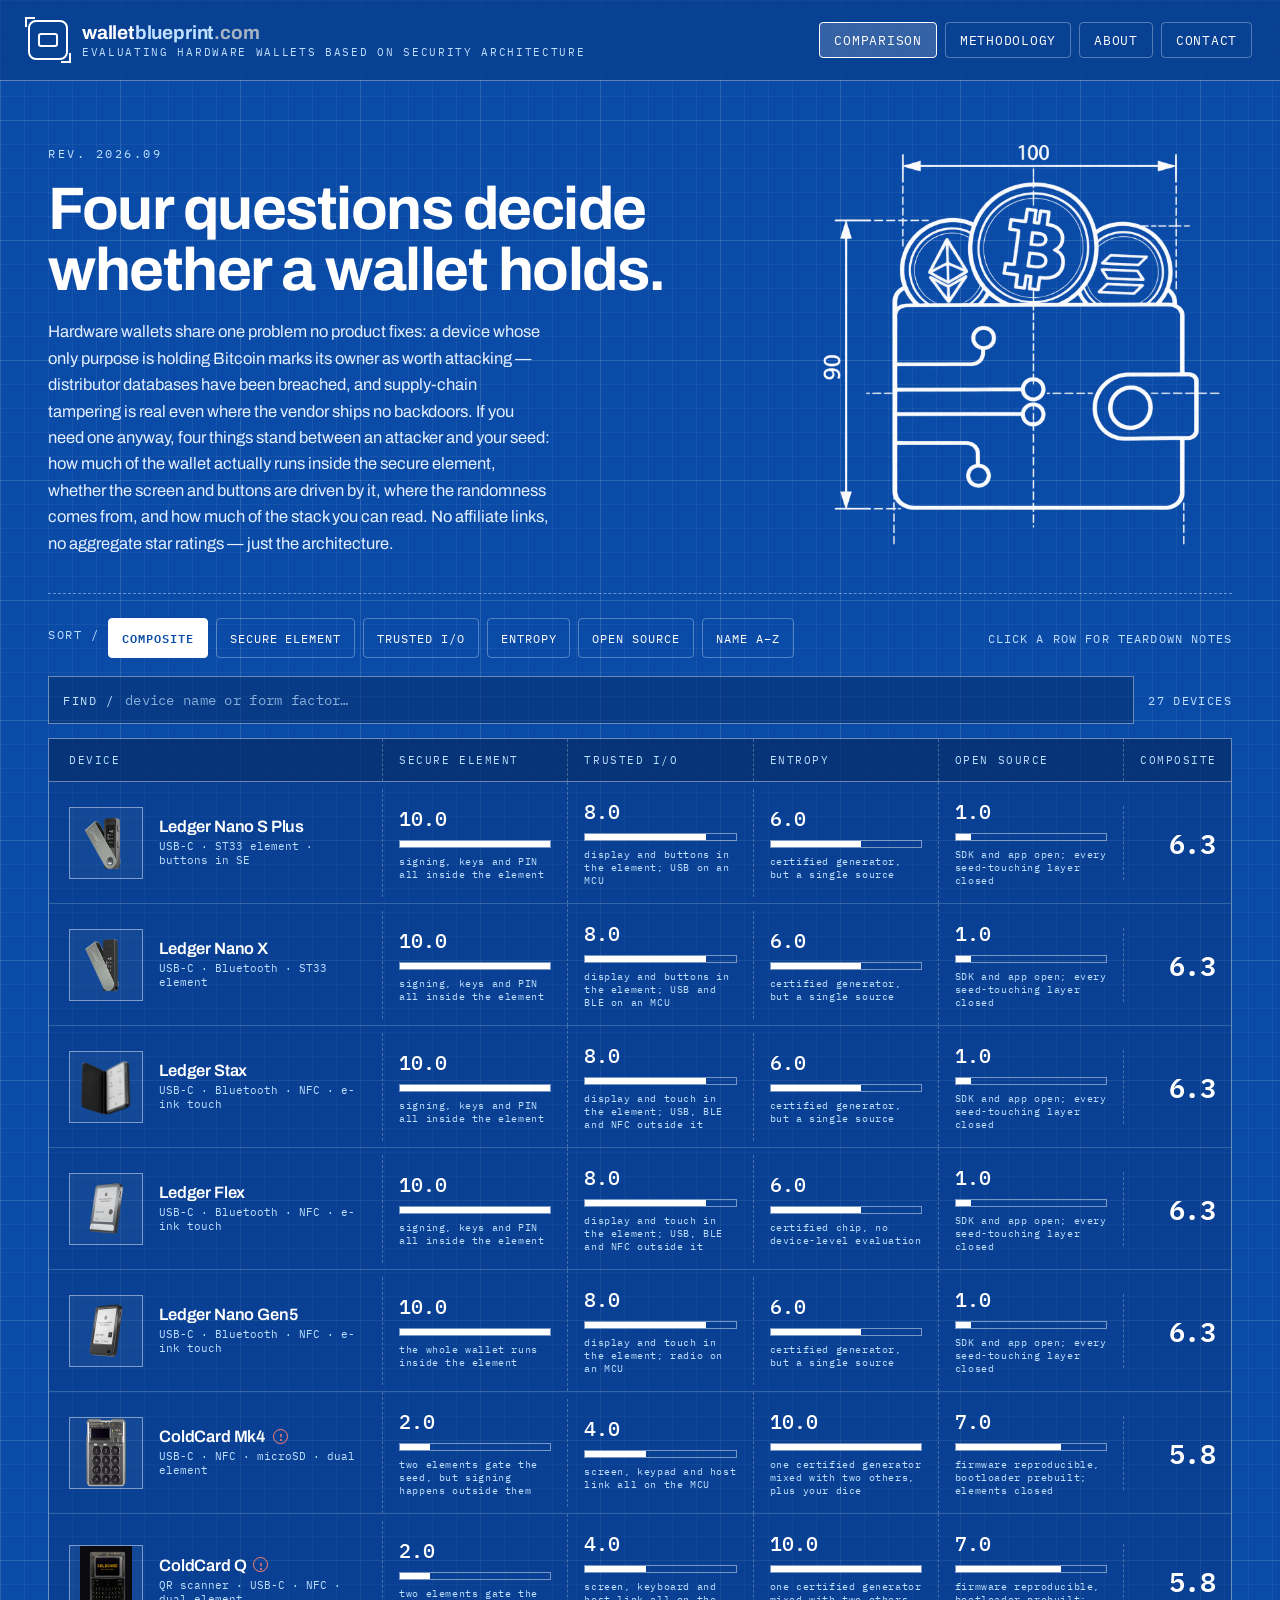
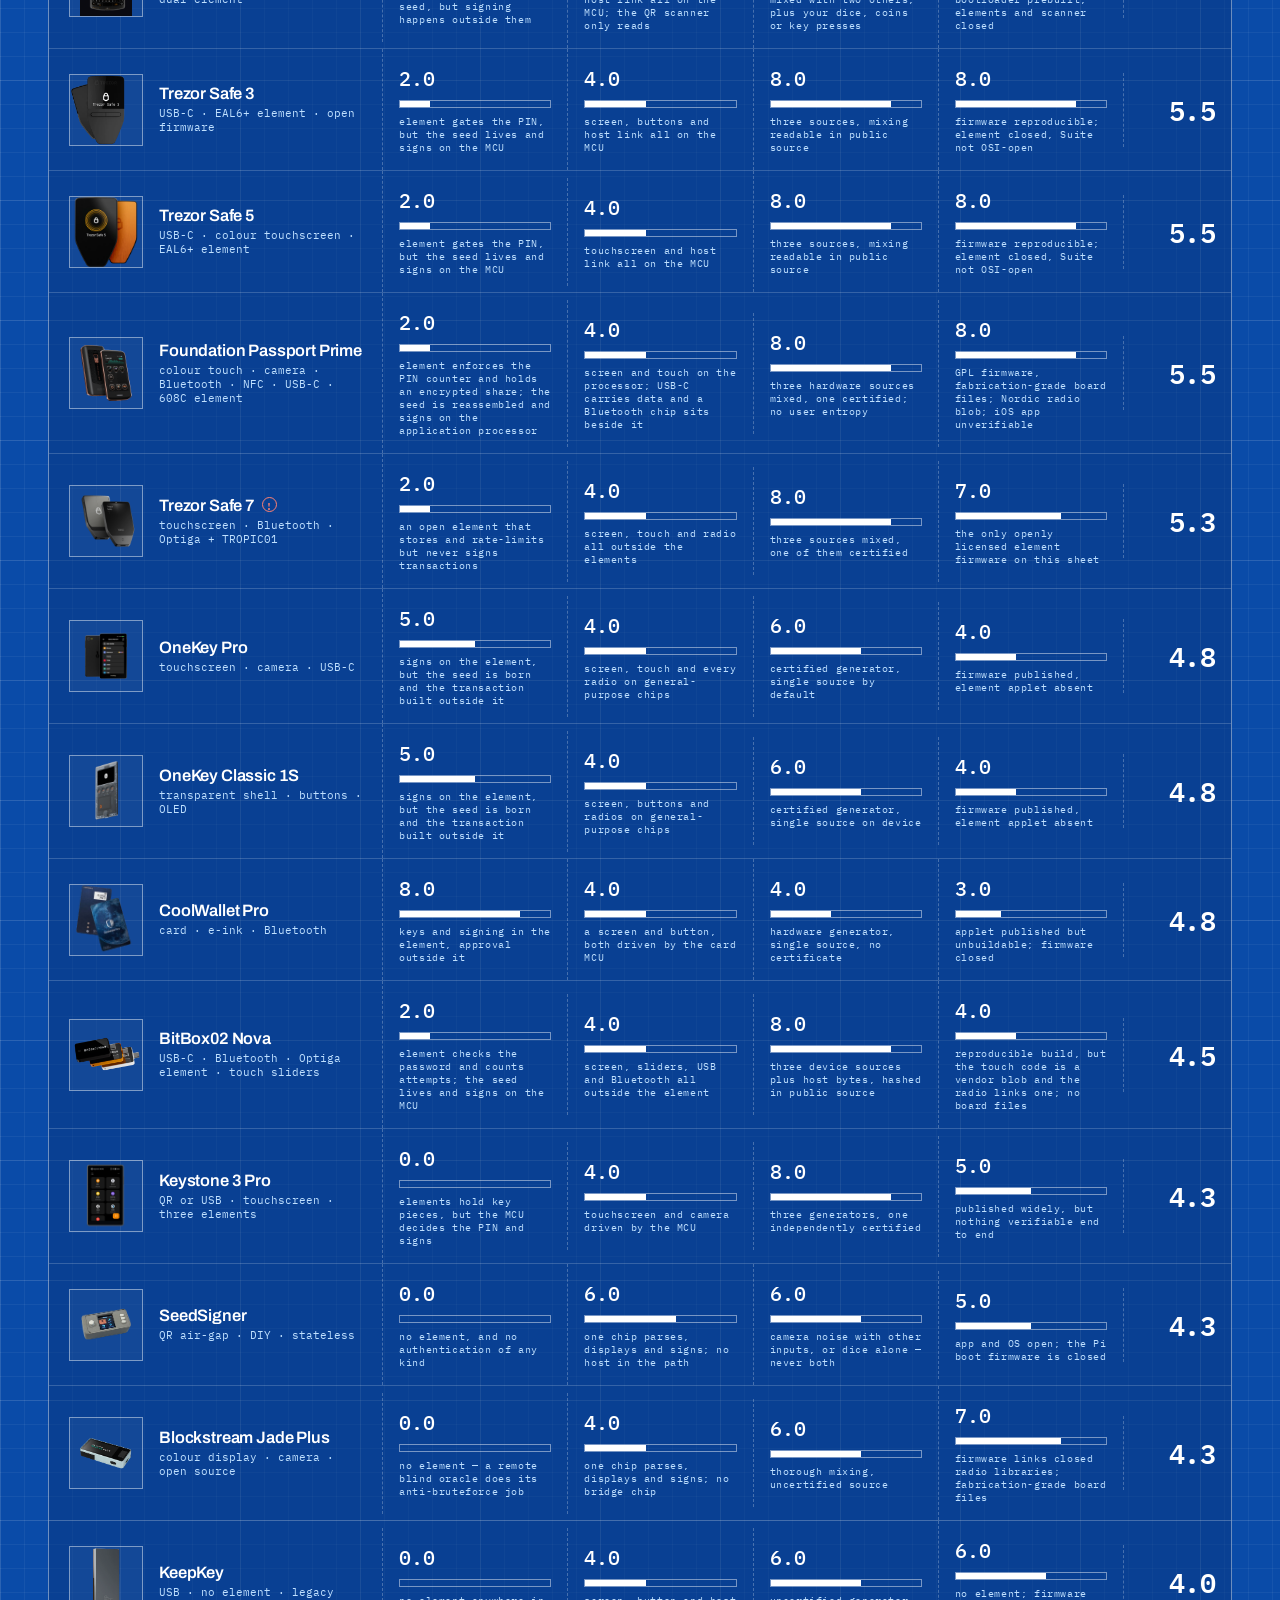
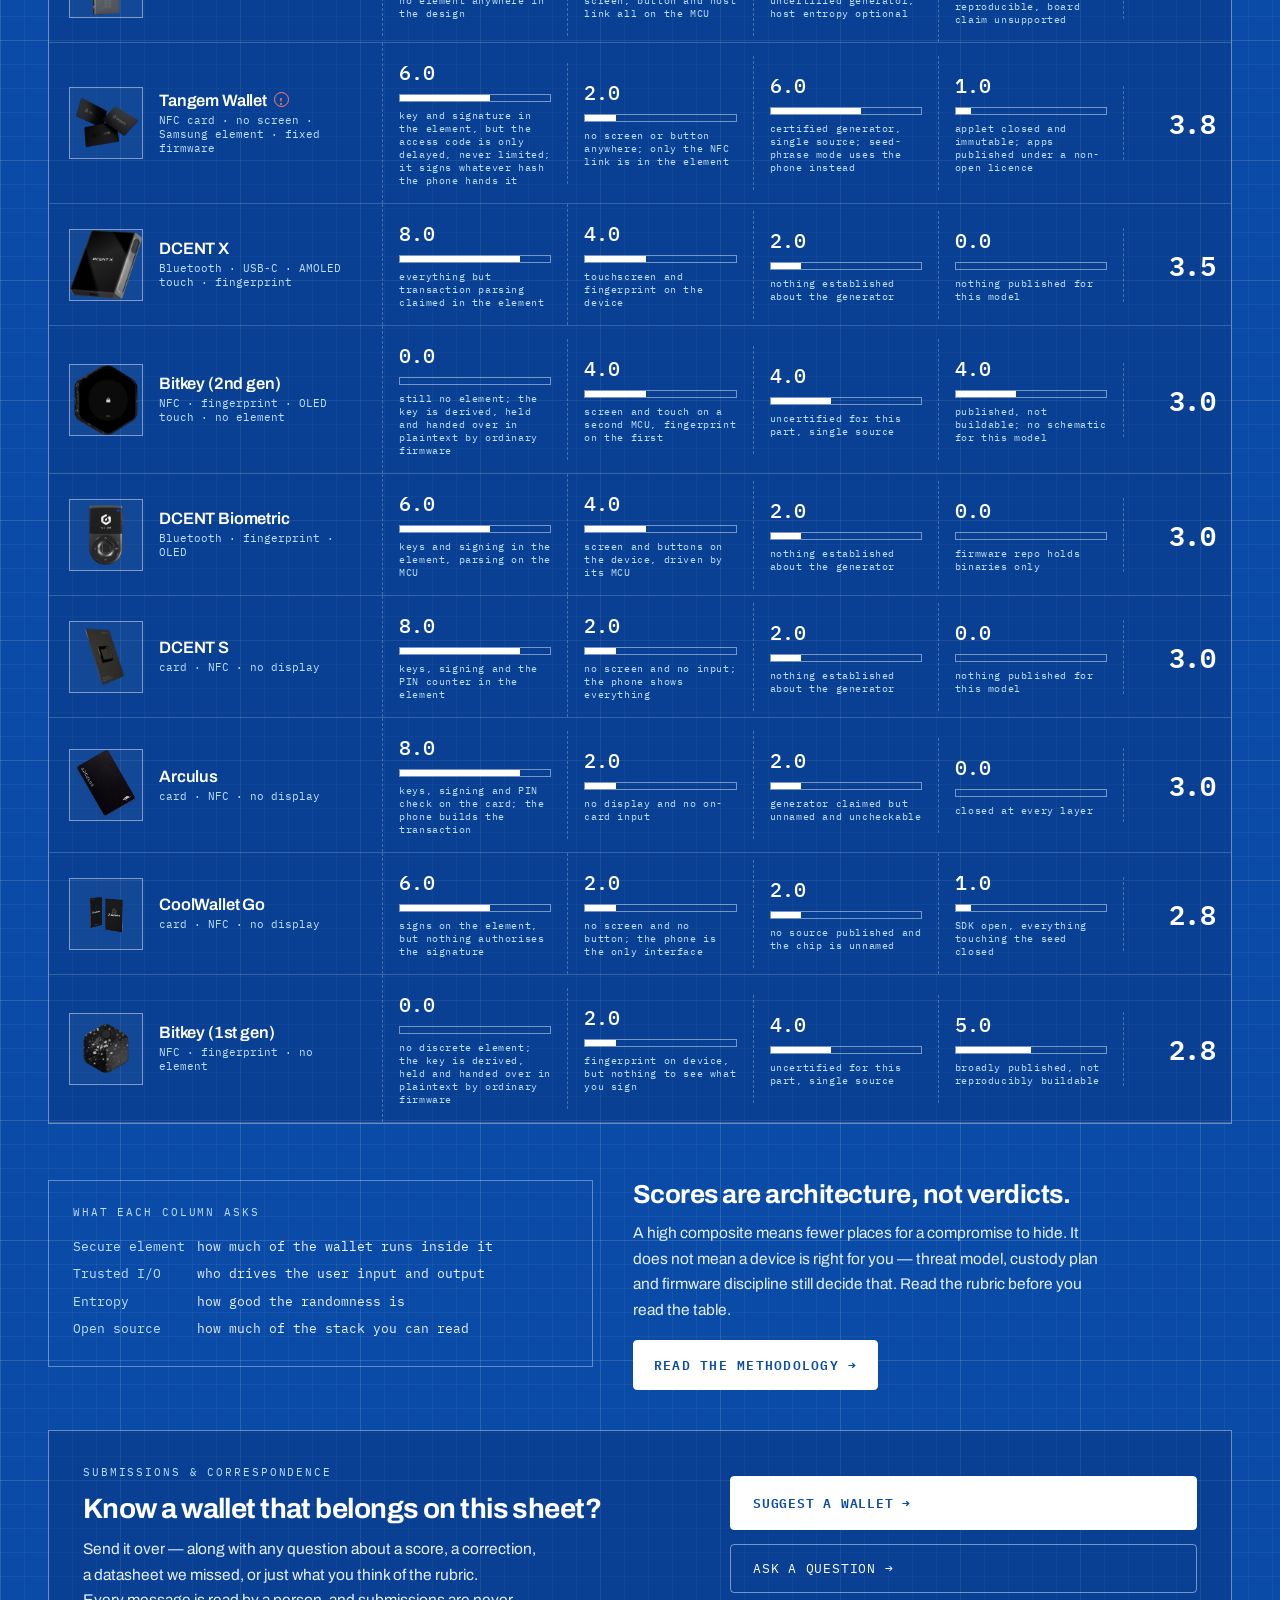
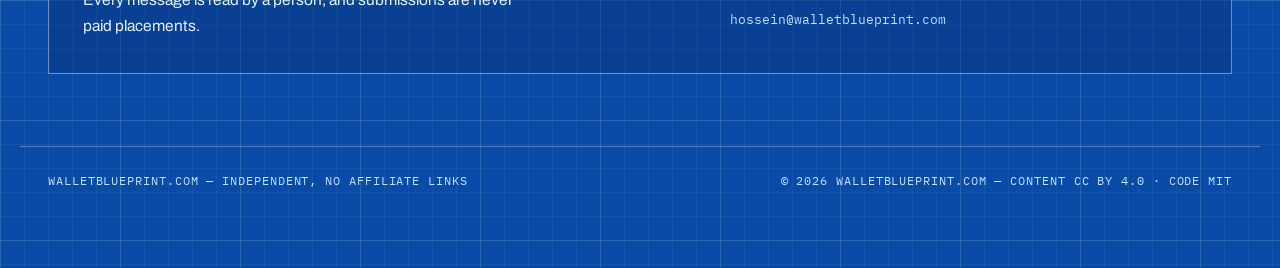
==== commit 9caacf4c: "add license information, update footer content, and include demo GIF" ====
--- a/index.html
+++ b/index.html
@@ -137,7 +137,7 @@
 
   <footer class="site-footer">
     <span>WALLETBLUEPRINT.COM — INDEPENDENT, NO AFFILIATE LINKS</span>
-    <span>© 2026 WALLETBLUEPRINT.COM — ALL RIGHTS RESERVED</span>
+    <span>© 2026 WALLETBLUEPRINT.COM — CONTENT CC BY 4.0 · CODE MIT</span>
   </footer>
 
   <script src="nav.js"></script>
--- a/styles.css
+++ b/styles.css
@@ -799,7 +799,6 @@
   color: var(--body-alt);
 }
 .doc p { margin: 0 0 16px; text-wrap: pretty; }
-.doc > p:first-child { margin-bottom: 28px; }
 .doc h2 {
   font-size: 13px;
   font-family: var(--mono);
@@ -886,6 +885,7 @@
   gap: 8px;
   margin: 30px 0 0;
 }
+.doc > .metric-tabs:first-child .metric-tablist { margin-top: 0; }
 
 .metric-tab {
   font-family: var(--mono);
